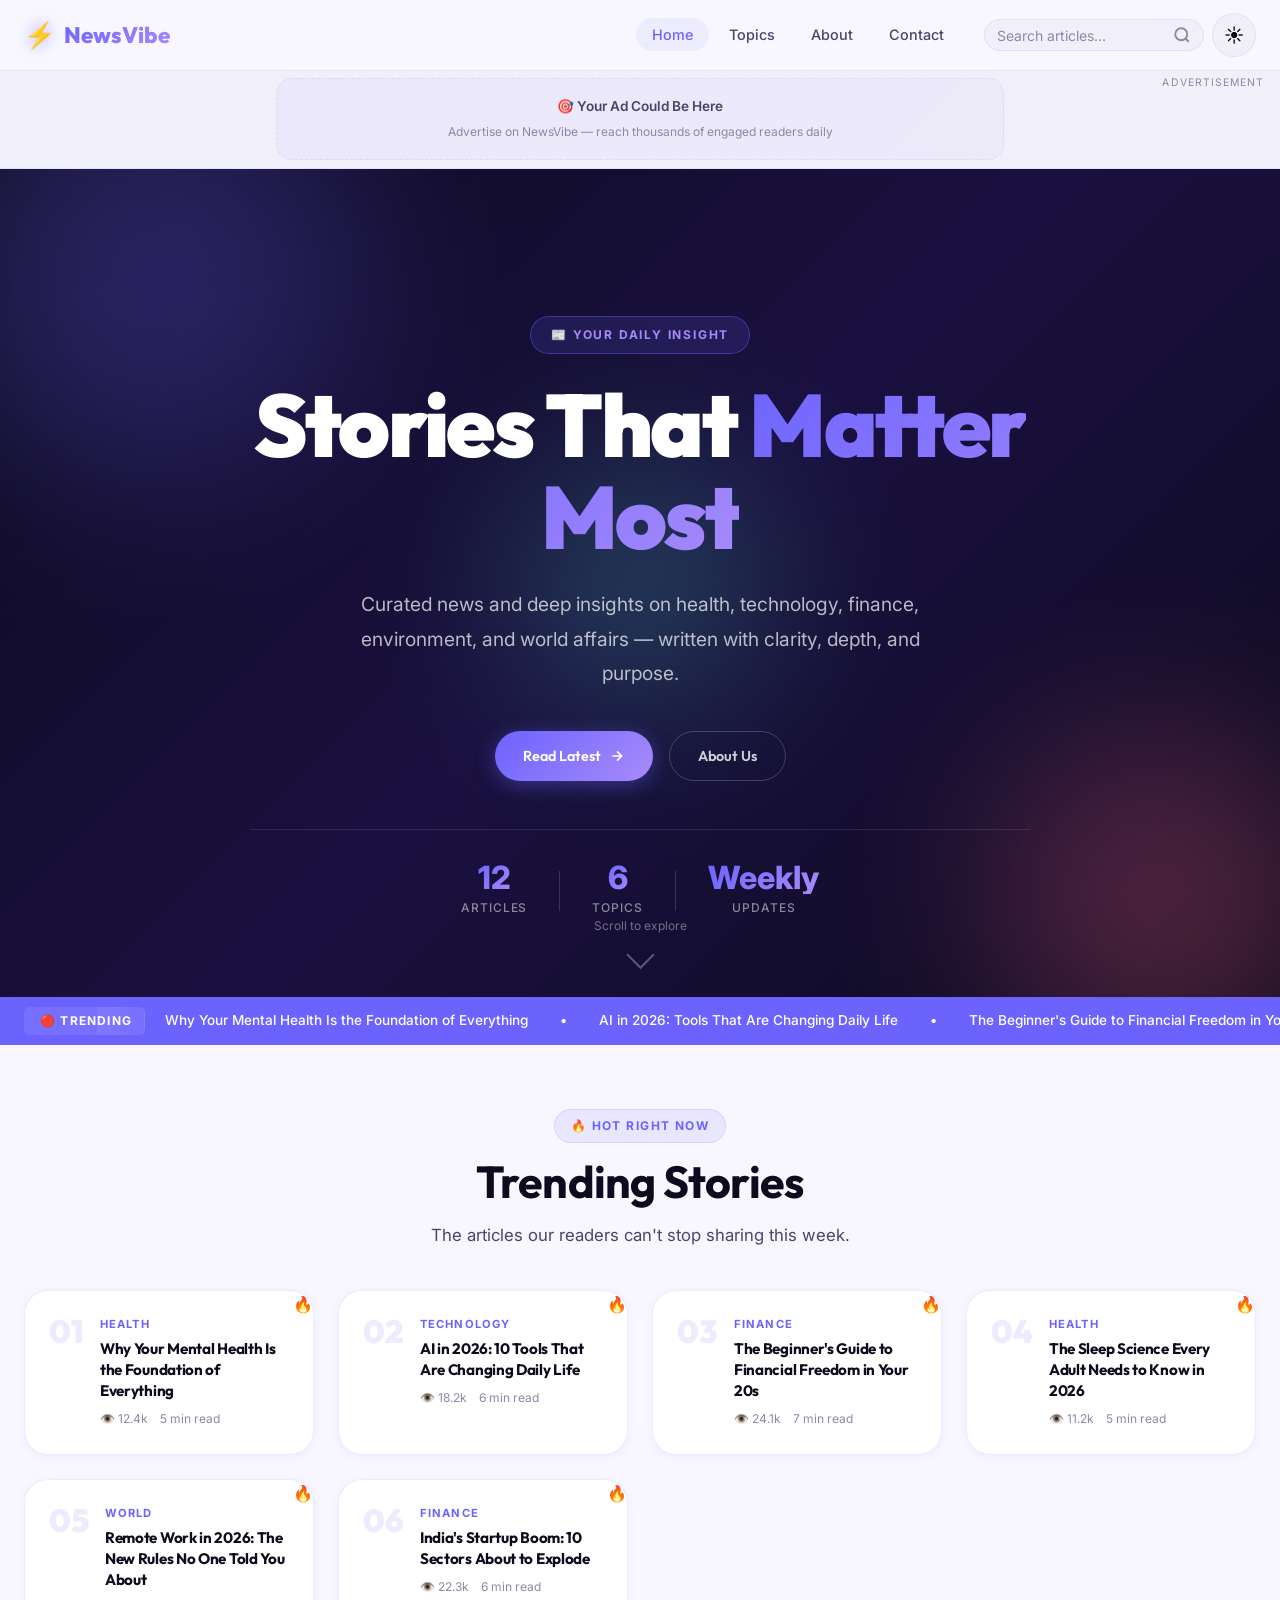
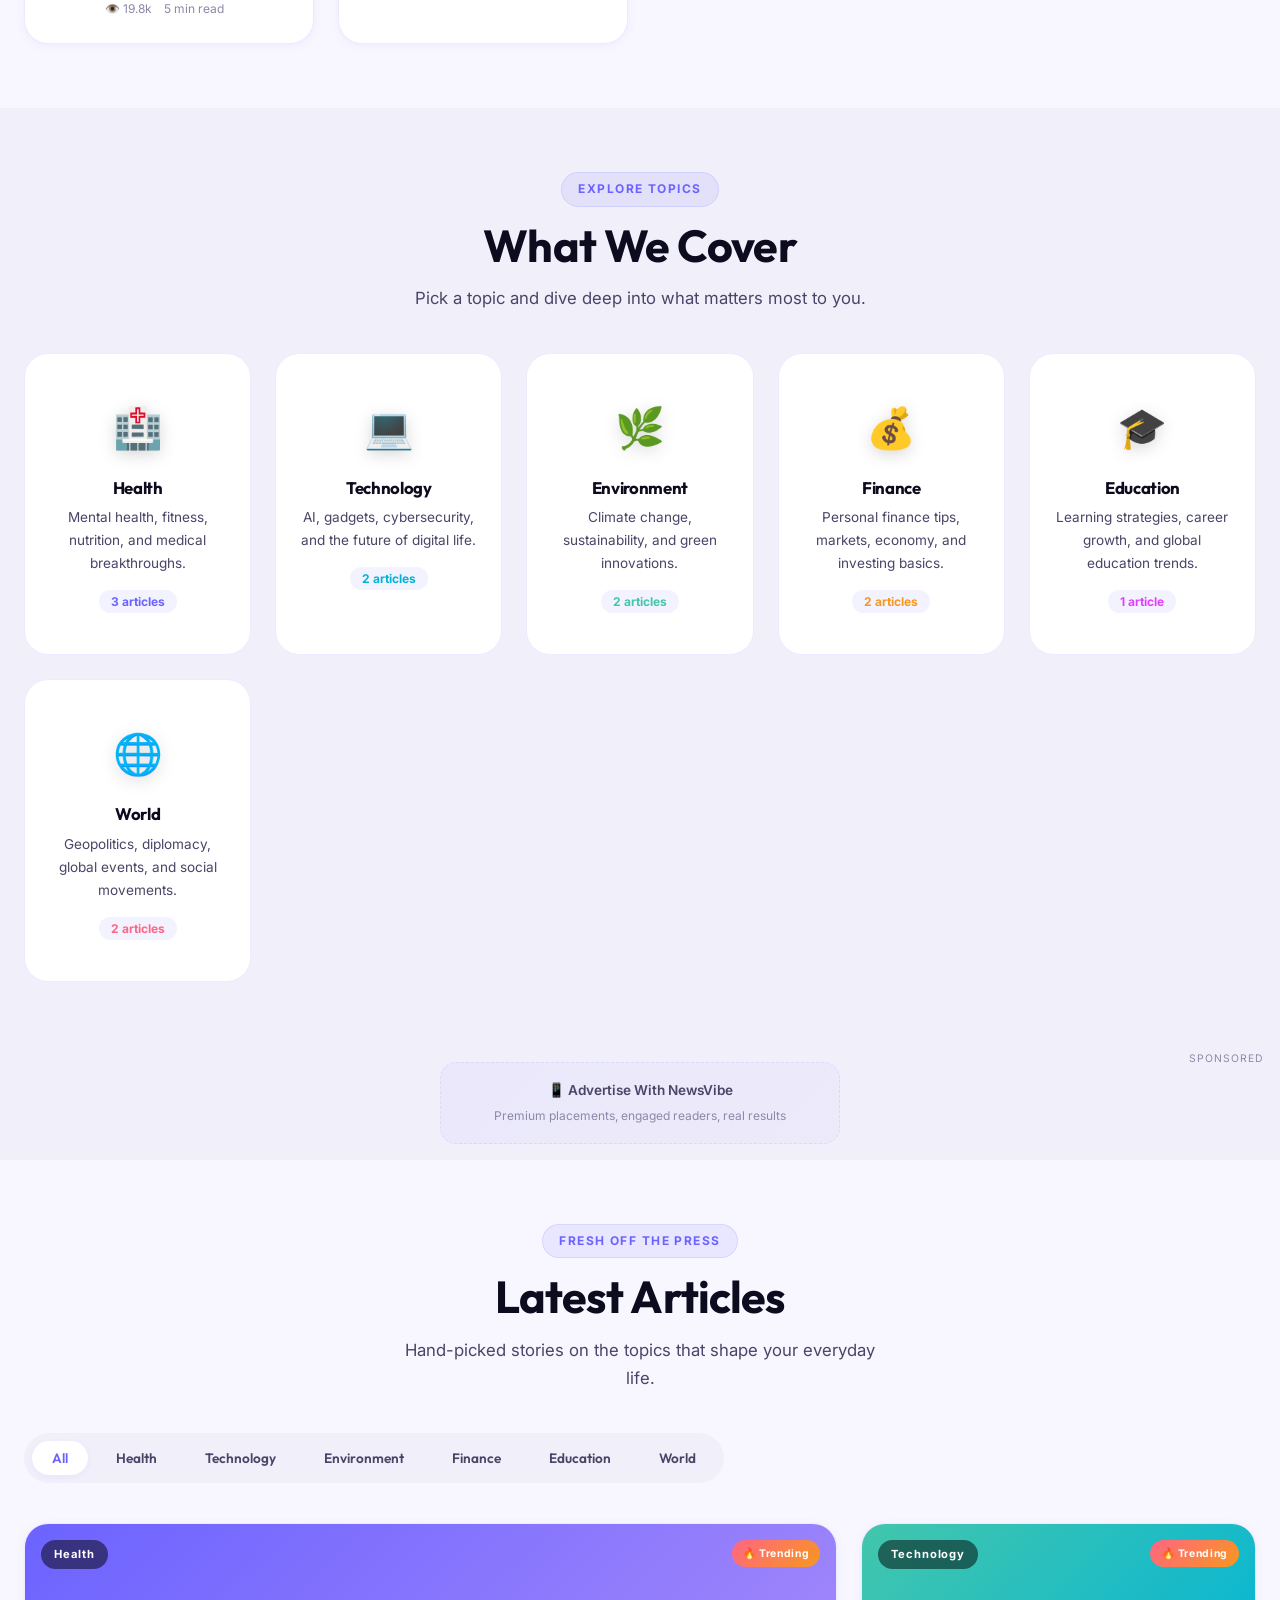
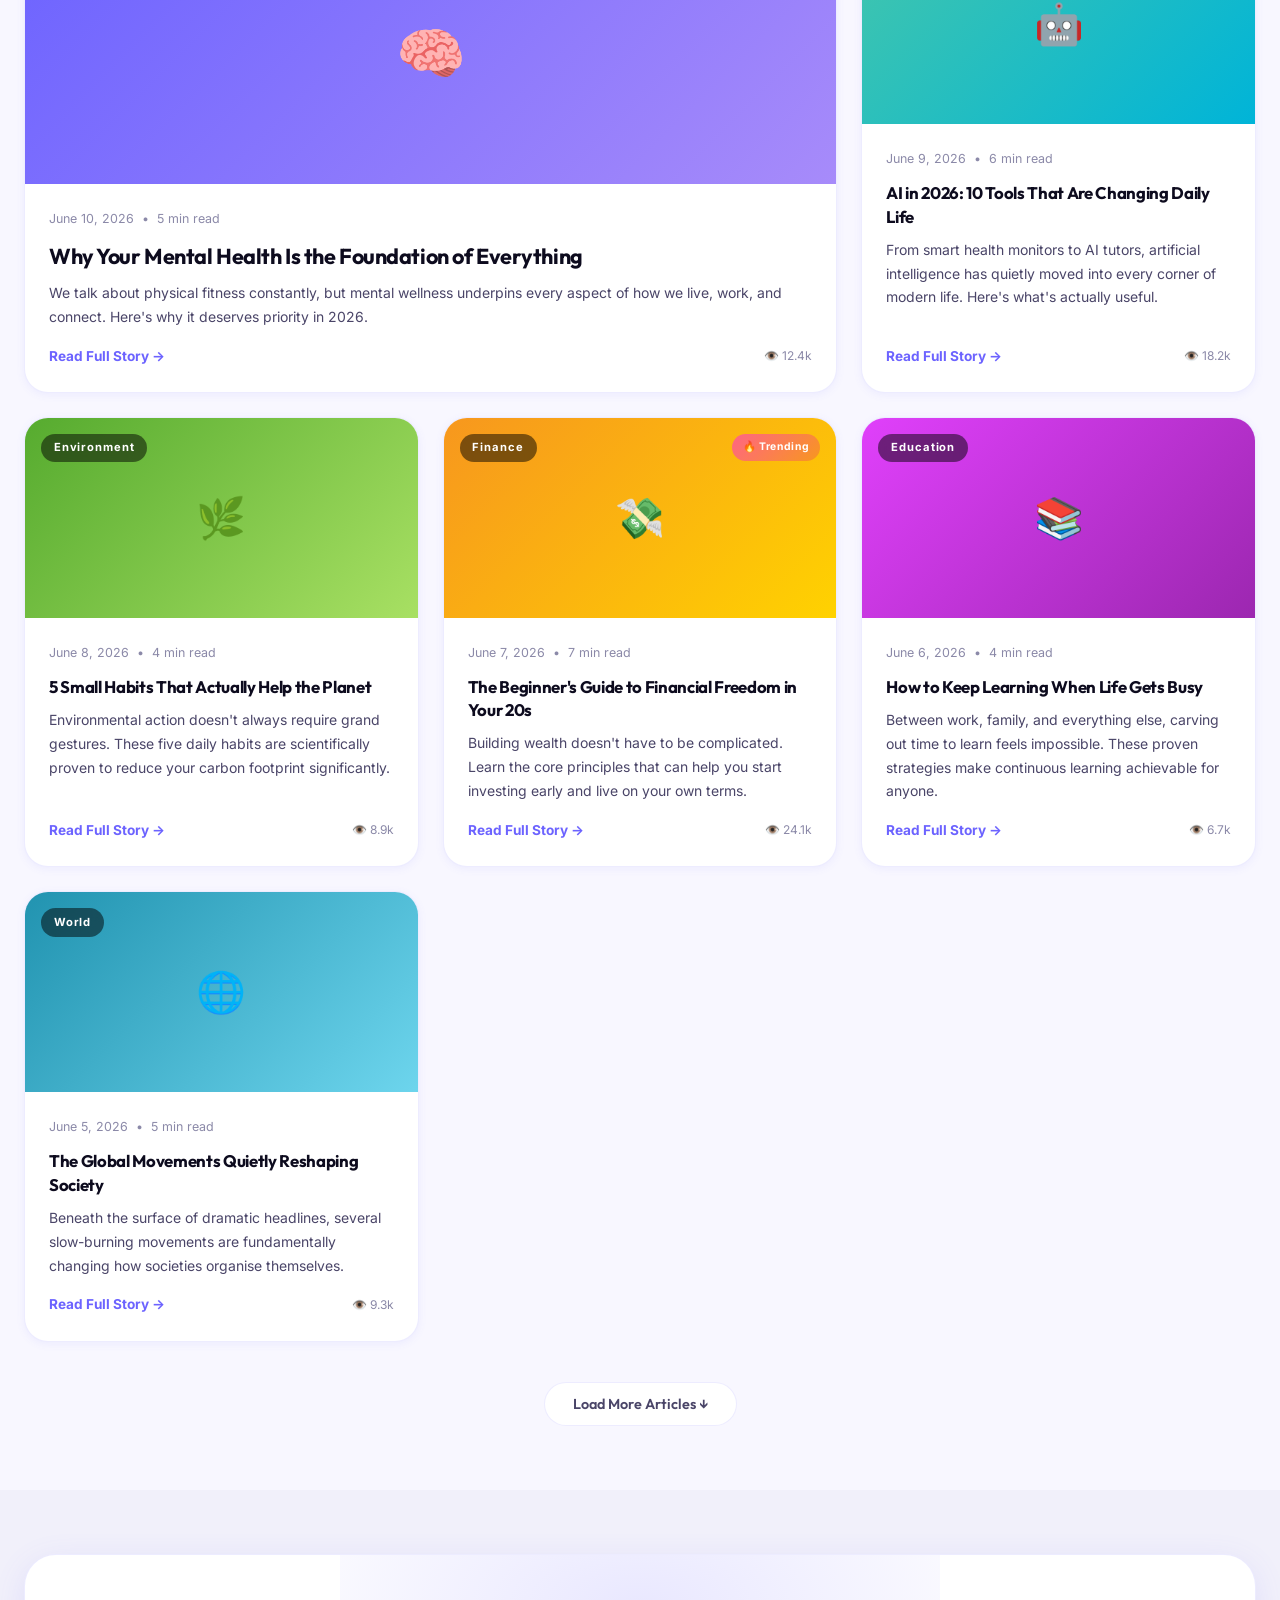
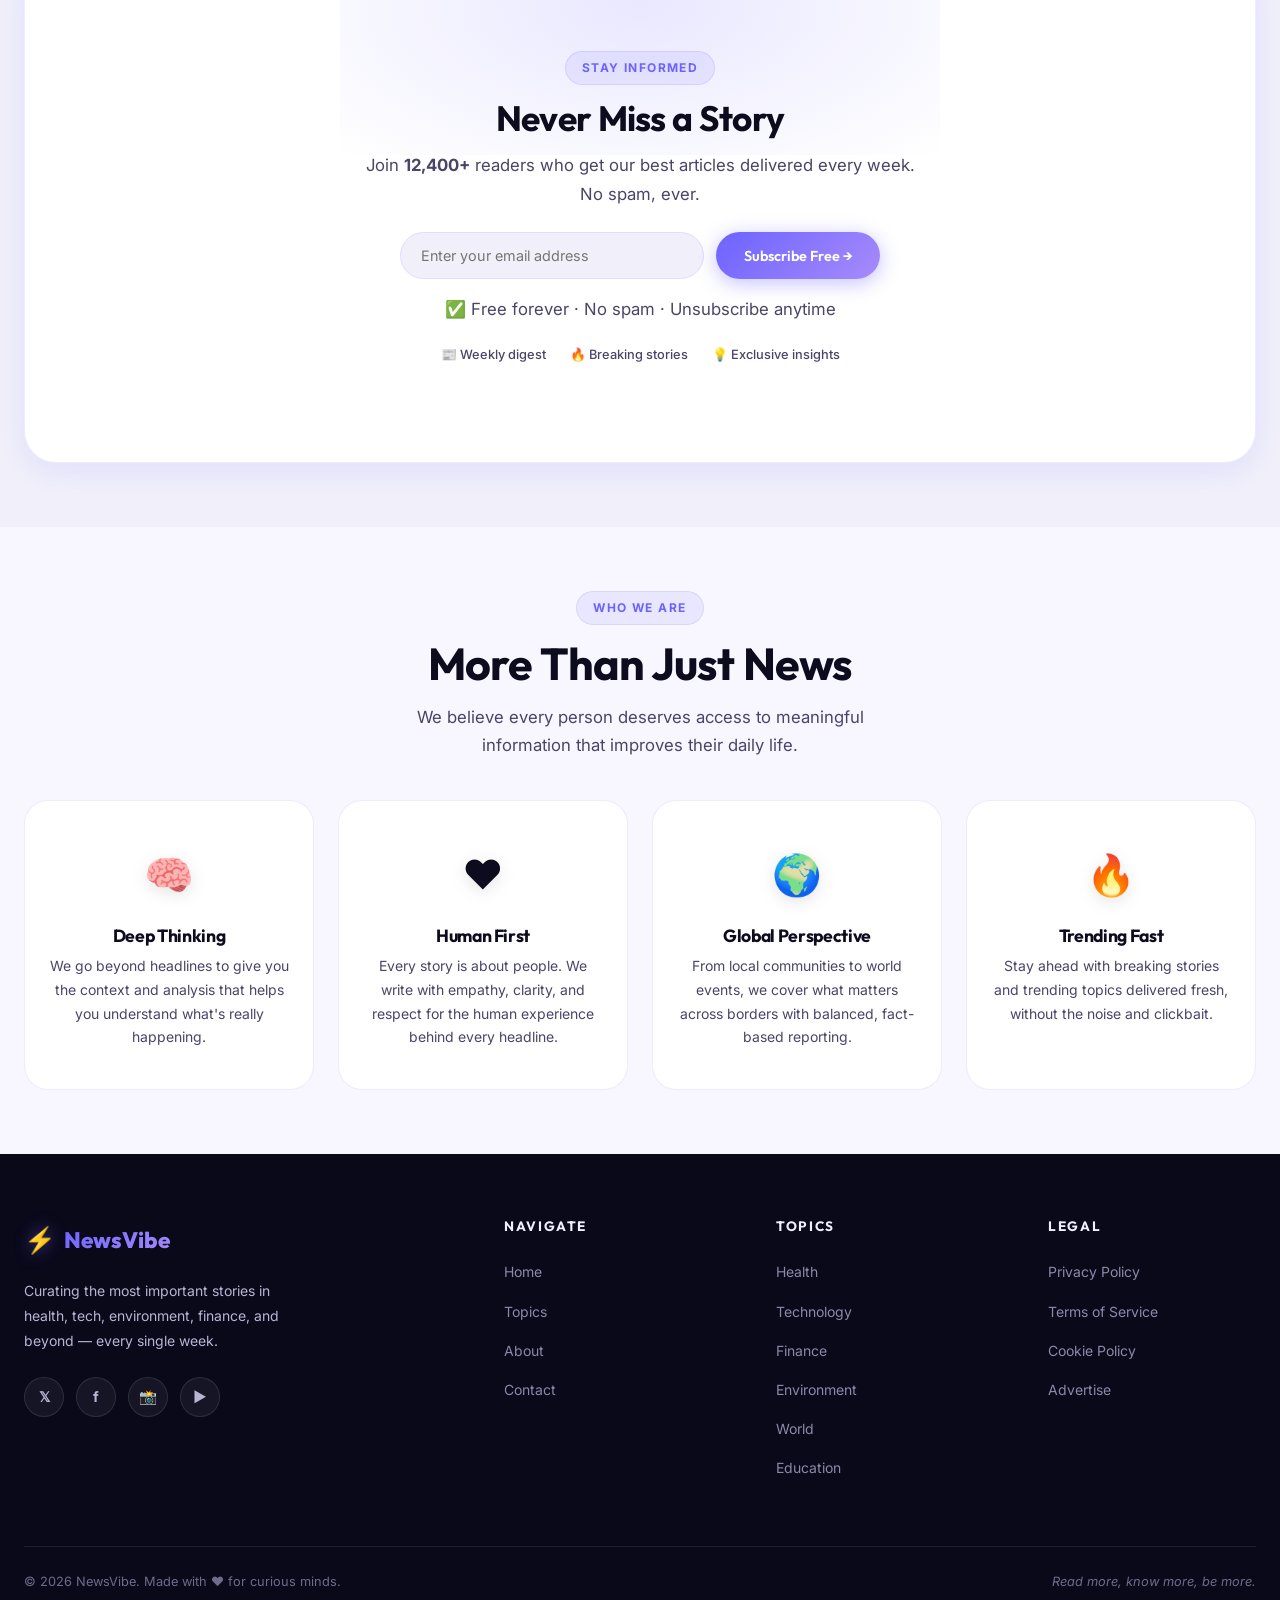
==== index.html @ f5edeec3 "first commit" ====
<!DOCTYPE html>
<html lang="en" data-theme="light">
<head>
  <meta charset="UTF-8" />
  <meta name="viewport" content="width=device-width, initial-scale=1.0" />

  <!-- ===== PRIMARY SEO META TAGS ===== -->
  <title>NewsVibe – Your Daily Source for Health, Tech, Finance & World News</title>
  <meta name="description" content="NewsVibe brings you curated, in-depth articles on health, technology, finance, environment, and world affairs. Stay informed, engaged, and ahead of the curve." />
  <meta name="keywords" content="news blog, health news, technology news, finance tips, world affairs, mental health, AI 2026, investing, environment" />
  <meta name="author" content="NewsVibe Editorial Team" />
  <meta name="robots" content="index, follow" />
  <link rel="canonical" href="https://newsvibe.com/" />

  <!-- ===== OPEN GRAPH (Social Sharing) ===== -->
  <meta property="og:type" content="website" />
  <meta property="og:title" content="NewsVibe – Stories That Matter Most" />
  <meta property="og:description" content="Curated news and deep insights on health, technology, finance, environment, and world affairs." />
  <meta property="og:image" content="https://newsvibe.com/og-image.jpg" />
  <meta property="og:url" content="https://newsvibe.com/" />
  <meta property="og:site_name" content="NewsVibe" />

  <!-- ===== TWITTER CARD ===== -->
  <meta name="twitter:card" content="summary_large_image" />
  <meta name="twitter:title" content="NewsVibe – Stories That Matter Most" />
  <meta name="twitter:description" content="Curated news and deep insights on health, technology, finance, environment, and world affairs." />
  <meta name="twitter:image" content="https://newsvibe.com/og-image.jpg" />
  <meta name="twitter:site" content="@newsvibe" />

  <!-- ===== SCHEMA.ORG STRUCTURED DATA ===== -->
  <script type="application/ld+json">
  {
    "@context": "https://schema.org",
    "@type": "NewsMediaOrganization",
    "name": "NewsVibe",
    "url": "https://newsvibe.com",
    "logo": "https://newsvibe.com/logo.png",
    "sameAs": [
      "https://twitter.com/newsvibe",
      "https://facebook.com/newsvibe"
    ],
    "description": "NewsVibe brings curated news and insights on health, technology, finance, environment, and world affairs."
  }
  </script>

  <!-- ===== FONTS ===== -->
  <link rel="preconnect" href="https://fonts.googleapis.com" />
  <link rel="preconnect" href="https://fonts.gstatic.com" crossorigin />
  <link href="https://fonts.googleapis.com/css2?family=Outfit:wght@300;400;500;600;700;800;900&family=Playfair+Display:ital,wght@0,700;1,700&family=Inter:wght@300;400;500;600&display=swap" rel="stylesheet" />

  <link rel="stylesheet" href="style.css" />
</head>
<body>

  <!-- ===== PROGRESS BAR ===== -->
  <div class="page-progress" id="pageProgress"></div>

  <!-- ===== NAVBAR ===== -->
  <nav class="navbar" id="navbar">
    <div class="nav-container">
      <a href="index.html" class="nav-logo">
        <span class="logo-icon">⚡</span>
        <span class="logo-text">NewsVibe</span>
      </a>
      <ul class="nav-links" id="navLinks">
        <li><a href="index.html" class="nav-link active" id="nav-home">Home</a></li>
        <li><a href="category.html" class="nav-link" id="nav-topics">Topics</a></li>
        <li><a href="about.html" class="nav-link" id="nav-about">About</a></li>
        <li><a href="about.html#contact" class="nav-link" id="nav-contact">Contact</a></li>
      </ul>
      <div class="nav-right">
        <div class="search-bar" id="searchBar">
          <input type="text" id="searchInput" placeholder="Search articles…" autocomplete="off" aria-label="Search articles" />
          <button class="search-btn" id="searchBtn" aria-label="Search">
            <svg width="18" height="18" viewBox="0 0 24 24" fill="none" stroke="currentColor" stroke-width="2.5"><circle cx="11" cy="11" r="8"/><path d="m21 21-4.35-4.35"/></svg>
          </button>
        </div>
        <button class="theme-toggle" id="themeToggle" aria-label="Toggle dark mode">
          <span class="toggle-sun">☀️</span>
          <span class="toggle-moon">🌙</span>
        </button>
        <button class="hamburger" id="hamburger" aria-label="Open menu">
          <span></span><span></span><span></span>
        </button>
      </div>
    </div>
    <div class="search-results" id="searchResults"></div>
  </nav>

  <!-- ===== AD BANNER (Header – 728x90) ===== -->
  <div class="ad-banner ad-leaderboard" id="adLeaderboard" aria-label="Advertisement">
    <span class="ad-label">Advertisement</span>
    <div class="ad-placeholder">
      <!-- Google AdSense: Replace with your ad code -->
      <!-- <ins class="adsbygoogle" style="display:inline-block;width:728px;height:90px" data-ad-client="ca-pub-XXXXXXXX" data-ad-slot="XXXXXXXX"></ins> -->
      <div class="ad-demo-content">
        <span>🎯 Your Ad Could Be Here</span>
        <small>Advertise on NewsVibe — reach thousands of engaged readers daily</small>
      </div>
    </div>
  </div>

  <!-- ===== HERO SECTION ===== -->
  <section class="hero" id="home" aria-label="Featured hero section">
    <div class="hero-bg">
      <div class="hero-orb orb-1"></div>
      <div class="hero-orb orb-2"></div>
      <div class="hero-orb orb-3"></div>
    </div>
    <div class="hero-content">
      <div class="hero-badge reveal">📰 YOUR DAILY INSIGHT</div>
      <h1 class="hero-title reveal">
        Stories That
        <span class="gradient-text"> Matter Most</span>
      </h1>
      <p class="hero-subtitle reveal">
        Curated news and deep insights on health, technology, finance, environment, and world affairs — written with clarity, depth, and purpose.
      </p>
      <div class="hero-actions reveal">
        <a href="#latest" class="btn btn-primary" id="hero-cta-read">
          Read Latest
          <svg width="16" height="16" viewBox="0 0 24 24" fill="none" stroke="currentColor" stroke-width="2.5"><path d="M5 12h14M12 5l7 7-7 7"/></svg>
        </a>
        <a href="about.html" class="btn btn-ghost" id="hero-cta-about">About Us</a>
      </div>
      <div class="hero-stats reveal">
        <div class="stat"><span class="stat-num" id="statArticles">0</span><span class="stat-label">Articles</span></div>
        <div class="stat-divider"></div>
        <div class="stat"><span class="stat-num">6</span><span class="stat-label">Topics</span></div>
        <div class="stat-divider"></div>
        <div class="stat"><span class="stat-num">Weekly</span><span class="stat-label">Updates</span></div>
      </div>
    </div>
    <div class="scroll-indicator" aria-hidden="true">
      <span>Scroll to explore</span>
      <div class="scroll-arrow"></div>
    </div>
  </section>

  <!-- ===== TICKER ===== -->
  <div class="news-ticker" aria-label="Breaking news ticker">
    <span class="ticker-label">🔴 TRENDING</span>
    <div class="ticker-track" id="tickerTrack">
      <span>Why Your Mental Health Is the Foundation of Everything</span>
      <span>•</span>
      <span>AI in 2026: Tools That Are Changing Daily Life</span>
      <span>•</span>
      <span>The Beginner's Guide to Financial Freedom in Your 20s</span>
      <span>•</span>
      <span>Remote Work in 2026: The New Rules No One Told You</span>
      <span>•</span>
      <span>India's Startup Boom: 10 Sectors About to Explode</span>
      <span>•</span>
      <span>The Sleep Science Every Adult Needs to Know in 2026</span>
      <span>•</span>
    </div>
  </div>

  <!-- ===== TRENDING SECTION ===== -->
  <section class="trending-section" id="trending" aria-label="Trending articles">
    <div class="container">
      <div class="section-header reveal">
        <span class="section-tag">🔥 Hot Right Now</span>
        <h2 class="section-title">Trending Stories</h2>
        <p class="section-desc">The articles our readers can't stop sharing this week.</p>
      </div>
      <div class="trending-grid" id="trendingGrid">
        <!-- Dynamically populated from articles-data.js -->
      </div>
    </div>
  </section>

  <!-- ===== CATEGORIES SECTION ===== -->
  <section class="categories-section" id="categories" aria-label="Article categories">
    <div class="container">
      <div class="section-header reveal">
        <span class="section-tag">Explore Topics</span>
        <h2 class="section-title">What We Cover</h2>
        <p class="section-desc">Pick a topic and dive deep into what matters most to you.</p>
      </div>
      <div class="categories-grid" id="categoriesGrid">
        <!-- Dynamically populated -->
      </div>
    </div>
  </section>

  <!-- ===== AD RECTANGLE (Mid-Page) ===== -->
  <div class="ad-banner ad-rectangle" aria-label="Advertisement">
    <span class="ad-label">Sponsored</span>
    <div class="ad-placeholder ad-mid">
      <div class="ad-demo-content">
        <span>📱 Advertise With NewsVibe</span>
        <small>Premium placements, engaged readers, real results</small>
      </div>
    </div>
  </div>

  <!-- ===== LATEST ARTICLES SECTION ===== -->
  <section class="latest-section" id="latest" aria-label="Latest articles">
    <div class="container">
      <div class="section-header reveal">
        <span class="section-tag">Fresh Off The Press</span>
        <h2 class="section-title">Latest Articles</h2>
        <p class="section-desc">Hand-picked stories on the topics that shape your everyday life.</p>
      </div>

      <!-- Category Filter Tabs -->
      <div class="filter-tabs" id="filterTabs" role="tablist" aria-label="Filter articles by category">
        <!-- Dynamically populated -->
      </div>

      <!-- Articles Grid -->
      <div class="articles-grid" id="articlesGrid" role="main">
        <!-- Dynamically populated -->
      </div>

      <!-- No Results -->
      <div class="no-results" id="noResults" style="display:none" aria-live="polite">
        <span>🔍</span>
        <p>No articles found. Try a different search or topic.</p>
        <button onclick="clearSearch()" class="btn btn-primary" id="clearSearchBtn">Clear Search</button>
      </div>

      <!-- Load More -->
      <div class="load-more-wrap" id="loadMoreWrap">
        <button class="btn btn-ghost load-more" id="loadMoreBtn">Load More Articles ↓</button>
      </div>
    </div>
  </section>

  <!-- ===== NEWSLETTER SECTION ===== -->
  <section class="newsletter-section" aria-label="Newsletter signup">
    <div class="container">
      <div class="newsletter-card reveal">
        <div class="nl-glow"></div>
        <div class="nl-content">
          <span class="section-tag">Stay Informed</span>
          <h2>Never Miss a Story</h2>
          <p>Join <strong id="subscriberCount">12,400+</strong> readers who get our best articles delivered every week. No spam, ever.</p>
          <form class="nl-form" id="nlForm" onsubmit="handleSubscribe(event)" aria-label="Newsletter subscription form">
            <input type="email" id="nlEmail" placeholder="Enter your email address" required aria-label="Email address" />
            <button type="submit" class="btn btn-primary" id="nlSubmitBtn">Subscribe Free →</button>
          </form>
          <p class="nl-note">✅ Free forever · No spam · Unsubscribe anytime</p>
          <div class="nl-benefits">
            <span>📰 Weekly digest</span>
            <span>🔥 Breaking stories</span>
            <span>💡 Exclusive insights</span>
          </div>
        </div>
      </div>
    </div>
  </section>

  <!-- ===== ABOUT SECTION ===== -->
  <section class="about-section" id="about" aria-label="About NewsVibe">
    <div class="container">
      <div class="section-header reveal">
        <span class="section-tag">Who We Are</span>
        <h2 class="section-title">More Than Just News</h2>
        <p class="section-desc">We believe every person deserves access to meaningful information that improves their daily life.</p>
      </div>
      <div class="about-grid">
        <div class="about-card reveal" style="--delay: 0s">
          <div class="about-card-icon">🧠</div>
          <h3>Deep Thinking</h3>
          <p>We go beyond headlines to give you the context and analysis that helps you understand what's really happening.</p>
        </div>
        <div class="about-card reveal" style="--delay: 0.15s">
          <div class="about-card-icon">❤️</div>
          <h3>Human First</h3>
          <p>Every story is about people. We write with empathy, clarity, and respect for the human experience behind every headline.</p>
        </div>
        <div class="about-card reveal" style="--delay: 0.3s">
          <div class="about-card-icon">🌍</div>
          <h3>Global Perspective</h3>
          <p>From local communities to world events, we cover what matters across borders with balanced, fact-based reporting.</p>
        </div>
        <div class="about-card reveal" style="--delay: 0.45s">
          <div class="about-card-icon">🔥</div>
          <h3>Trending Fast</h3>
          <p>Stay ahead with breaking stories and trending topics delivered fresh, without the noise and clickbait.</p>
        </div>
      </div>
    </div>
  </section>

  <!-- ===== FOOTER ===== -->
  <footer class="footer" aria-label="Site footer">
    <div class="container">
      <div class="footer-top">
        <div class="footer-brand">
          <a href="index.html" class="nav-logo"><span class="logo-icon">⚡</span><span class="logo-text">NewsVibe</span></a>
          <p>Curating the most important stories in health, tech, environment, finance, and beyond — every single week.</p>
          <div class="social-links">
            <a href="#" class="social-btn" aria-label="Twitter/X" id="footer-twitter">𝕏</a>
            <a href="#" class="social-btn" aria-label="Facebook" id="footer-facebook">f</a>
            <a href="#" class="social-btn" aria-label="Instagram" id="footer-instagram">📸</a>
            <a href="#" class="social-btn" aria-label="YouTube" id="footer-youtube">▶</a>
          </div>
        </div>
        <div class="footer-links-group">
          <h4>Navigate</h4>
          <ul>
            <li><a href="index.html">Home</a></li>
            <li><a href="category.html">Topics</a></li>
            <li><a href="about.html">About</a></li>
            <li><a href="about.html#contact">Contact</a></li>
          </ul>
        </div>
        <div class="footer-links-group">
          <h4>Topics</h4>
          <ul>
            <li><a href="category.html?cat=Health">Health</a></li>
            <li><a href="category.html?cat=Technology">Technology</a></li>
            <li><a href="category.html?cat=Finance">Finance</a></li>
            <li><a href="category.html?cat=Environment">Environment</a></li>
            <li><a href="category.html?cat=World">World</a></li>
            <li><a href="category.html?cat=Education">Education</a></li>
          </ul>
        </div>
        <div class="footer-links-group">
          <h4>Legal</h4>
          <ul>
            <li><a href="#">Privacy Policy</a></li>
            <li><a href="#">Terms of Service</a></li>
            <li><a href="#">Cookie Policy</a></li>
            <li><a href="#">Advertise</a></li>
          </ul>
        </div>
      </div>
      <div class="footer-bottom">
        <p>© 2026 NewsVibe. Made with ❤️ for curious minds.</p>
        <p class="footer-tagline">Read more, know more, be more.</p>
      </div>
    </div>
  </footer>

  <!-- ===== BACK TO TOP ===== -->
  <button class="back-to-top" id="backToTop" aria-label="Back to top" title="Back to top">↑</button>

  <!-- ===== MOBILE STICKY AD ===== -->
  <div class="ad-sticky-mobile" id="adStickyMobile" aria-label="Advertisement">
    <button class="ad-close" id="adStickyClose" aria-label="Close ad">✕</button>
    <div class="ad-demo-content">
      <span>📢 Advertise Here</span>
    </div>
  </div>

  <!-- ===== TOAST ===== -->
  <div class="toast" id="toast" role="alert" aria-live="assertive"></div>

  <script src="articles-data.js"></script>
  <script src="script.js"></script>
</body>
</html>
---- style.css ----
/* ============================================================
   NewsVibe — Master CSS Design System
   ============================================================ */

/* ===== CSS CUSTOM PROPERTIES (Design Tokens) ===== */
:root {
  /* Colors - Light Mode */
  --bg: #f8f7ff;
  --bg-alt: #ffffff;
  --bg-card: #ffffff;
  --surface: #f1f0fa;
  --border: rgba(108, 99, 255, 0.12);
  --text-primary: #0d0b1e;
  --text-secondary: #4a4568;
  --text-muted: #8b89a8;
  --text-inverse: #ffffff;

  /* Brand */
  --accent: #6c63ff;
  --accent-2: #ff6584;
  --accent-3: #43c6ac;
  --accent-glow: rgba(108, 99, 255, 0.25);

  /* Gradients */
  --grad-hero: linear-gradient(135deg, #0d0b1e 0%, #1a1040 50%, #0d0b1e 100%);
  --grad-brand: linear-gradient(135deg, #6c63ff, #a78bfa);
  --grad-accent: linear-gradient(135deg, #ff6584, #6c63ff);
  --grad-card: linear-gradient(135deg, rgba(108,99,255,0.05), rgba(167,139,250,0.05));

  /* Shadows */
  --shadow-sm: 0 2px 8px rgba(108, 99, 255, 0.08);
  --shadow-md: 0 8px 32px rgba(108, 99, 255, 0.12);
  --shadow-lg: 0 16px 64px rgba(108, 99, 255, 0.18);
  --shadow-glow: 0 0 40px rgba(108, 99, 255, 0.3);

  /* Spacing */
  --sp-xs: 0.5rem;
  --sp-sm: 1rem;
  --sp-md: 1.5rem;
  --sp-lg: 2.5rem;
  --sp-xl: 4rem;
  --sp-2xl: 6rem;

  /* Typography */
  --font-heading: 'Outfit', sans-serif;
  --font-body: 'Inter', sans-serif;
  --font-display: 'Playfair Display', serif;

  /* Radius */
  --r-sm: 8px;
  --r-md: 16px;
  --r-lg: 24px;
  --r-xl: 32px;
  --r-full: 9999px;

  /* Transitions */
  --t-fast: 0.15s ease;
  --t-mid: 0.3s ease;
  --t-slow: 0.6s ease;

  /* Layout */
  --max-width: 1280px;
  --nav-height: 70px;
}

/* Dark Mode */
[data-theme="dark"] {
  --bg: #0a091a;
  --bg-alt: #100e26;
  --bg-card: #14122e;
  --surface: #1a1840;
  --border: rgba(108, 99, 255, 0.2);
  --text-primary: #f0eeff;
  --text-secondary: #b8b4d4;
  --text-muted: #6e6b8a;
  --shadow-sm: 0 2px 8px rgba(0,0,0,0.4);
  --shadow-md: 0 8px 32px rgba(0,0,0,0.5);
  --shadow-lg: 0 16px 64px rgba(0,0,0,0.6);
}

/* ===== RESET & BASE ===== */
*, *::before, *::after {
  box-sizing: border-box;
  margin: 0;
  padding: 0;
}

html {
  scroll-behavior: smooth;
  font-size: 16px;
}

body {
  font-family: var(--font-body);
  background-color: var(--bg);
  color: var(--text-primary);
  line-height: 1.7;
  transition: background-color var(--t-mid), color var(--t-mid);
  overflow-x: hidden;
}

img { display: block; max-width: 100%; }
a { color: inherit; text-decoration: none; }
ul { list-style: none; }
button { cursor: pointer; border: none; background: none; font-family: inherit; }
input, textarea { font-family: inherit; }

/* ===== TYPOGRAPHY ===== */
h1, h2, h3, h4, h5 {
  font-family: var(--font-heading);
  font-weight: 700;
  line-height: 1.2;
  letter-spacing: -0.02em;
  color: var(--text-primary);
}

.gradient-text {
  background: var(--grad-brand);
  -webkit-background-clip: text;
  -webkit-text-fill-color: transparent;
  background-clip: text;
}

/* ===== PAGE PROGRESS BAR ===== */
.page-progress {
  position: fixed;
  top: 0;
  left: 0;
  height: 3px;
  background: var(--grad-brand);
  width: 0%;
  z-index: 9999;
  transition: width 0.1s linear;
}

/* ===== NAVBAR ===== */
.navbar {
  position: fixed;
  top: 0;
  left: 0;
  right: 0;
  z-index: 1000;
  background: rgba(248, 247, 255, 0.85);
  backdrop-filter: blur(20px);
  -webkit-backdrop-filter: blur(20px);
  border-bottom: 1px solid var(--border);
  transition: all var(--t-mid);
}

[data-theme="dark"] .navbar {
  background: rgba(10, 9, 26, 0.9);
}

.navbar.scrolled {
  box-shadow: var(--shadow-md);
}

.nav-container {
  max-width: var(--max-width);
  margin: 0 auto;
  padding: 0 var(--sp-md);
  height: var(--nav-height);
  display: flex;
  align-items: center;
  gap: var(--sp-md);
}

.nav-logo {
  display: flex;
  align-items: center;
  gap: 0.5rem;
  font-family: var(--font-heading);
  font-weight: 800;
  font-size: 1.4rem;
  flex-shrink: 0;
  transition: opacity var(--t-fast);
}

.nav-logo:hover { opacity: 0.85; }

.logo-icon {
  font-size: 1.6rem;
  filter: drop-shadow(0 0 8px rgba(108,99,255,0.6));
}

.logo-text {
  background: var(--grad-brand);
  -webkit-background-clip: text;
  -webkit-text-fill-color: transparent;
  background-clip: text;
}

.nav-links {
  display: flex;
  align-items: center;
  gap: 0.25rem;
  margin-left: auto;
}

.nav-link {
  padding: 0.5rem 1rem;
  border-radius: var(--r-full);
  font-weight: 500;
  font-size: 0.9rem;
  color: var(--text-secondary);
  transition: all var(--t-fast);
  position: relative;
}

.nav-link:hover,
.nav-link.active {
  color: var(--accent);
  background: rgba(108, 99, 255, 0.08);
}

.nav-right {
  display: flex;
  align-items: center;
  gap: var(--sp-xs);
}

/* Search Bar */
.search-bar {
  display: flex;
  align-items: center;
  background: var(--surface);
  border: 1px solid var(--border);
  border-radius: var(--r-full);
  padding: 0.4rem 0.75rem;
  gap: 0.5rem;
  transition: all var(--t-fast);
  width: 220px;
}

.search-bar:focus-within {
  border-color: var(--accent);
  box-shadow: 0 0 0 3px var(--accent-glow);
  width: 260px;
}

.search-bar input {
  border: none;
  background: transparent;
  color: var(--text-primary);
  font-size: 0.875rem;
  width: 100%;
  outline: none;
}

.search-bar input::placeholder { color: var(--text-muted); }

.search-btn {
  color: var(--text-muted);
  transition: color var(--t-fast);
  display: flex;
  align-items: center;
  flex-shrink: 0;
}

.search-btn:hover { color: var(--accent); }

/* Search Results Dropdown */
.search-results {
  position: absolute;
  top: var(--nav-height);
  left: 0;
  right: 0;
  background: var(--bg-card);
  border-bottom: 1px solid var(--border);
  box-shadow: var(--shadow-lg);
  max-height: 400px;
  overflow-y: auto;
  display: none;
  z-index: 999;
}

.search-results.open { display: block; }

.search-result-item {
  display: flex;
  align-items: center;
  gap: var(--sp-sm);
  padding: 0.875rem var(--sp-md);
  cursor: pointer;
  transition: background var(--t-fast);
  border-bottom: 1px solid var(--border);
}

.search-result-item:hover { background: var(--surface); }

.search-result-item:last-child { border-bottom: none; }

.sr-emoji {
  font-size: 1.5rem;
  flex-shrink: 0;
}

.sr-info h4 { font-size: 0.9rem; margin-bottom: 2px; }
.sr-info p { font-size: 0.78rem; color: var(--text-muted); }
.sr-tag { margin-left: auto; font-size: 0.7rem; padding: 3px 8px; border-radius: var(--r-full); background: rgba(108,99,255,0.1); color: var(--accent); font-weight: 600; }

/* Theme Toggle */
.theme-toggle {
  width: 44px;
  height: 44px;
  border-radius: 50%;
  display: flex;
  align-items: center;
  justify-content: center;
  font-size: 1.2rem;
  background: var(--surface);
  border: 1px solid var(--border);
  transition: all var(--t-fast);
}

.theme-toggle:hover {
  border-color: var(--accent);
  transform: scale(1.05);
  box-shadow: 0 0 12px var(--accent-glow);
}

[data-theme="light"] .toggle-moon { display: none; }
[data-theme="dark"] .toggle-sun { display: none; }

/* Hamburger */
.hamburger {
  display: none;
  flex-direction: column;
  gap: 5px;
  padding: 8px;
  background: var(--surface);
  border-radius: var(--r-sm);
  border: 1px solid var(--border);
}

.hamburger span {
  display: block;
  width: 20px;
  height: 2px;
  background: var(--text-primary);
  border-radius: 2px;
  transition: all var(--t-mid);
}

/* ===== AD BANNERS ===== */
.ad-banner {
  display: flex;
  flex-direction: column;
  align-items: center;
  padding: 0.5rem var(--sp-md);
  background: var(--surface);
  position: relative;
}

.ad-label {
  font-size: 0.65rem;
  color: var(--text-muted);
  text-transform: uppercase;
  letter-spacing: 0.1em;
  position: absolute;
  top: 4px;
  right: var(--sp-sm);
}

.ad-leaderboard {
  margin-top: var(--nav-height);
  border-bottom: 1px solid var(--border);
}

.ad-placeholder {
  width: 100%;
  max-width: 728px;
  min-height: 70px;
  display: flex;
  align-items: center;
  justify-content: center;
  border: 1px dashed var(--border);
  border-radius: var(--r-md);
  background: var(--grad-card);
}

.ad-demo-content {
  display: flex;
  flex-direction: column;
  align-items: center;
  gap: 4px;
  color: var(--text-muted);
  font-size: 0.85rem;
  text-align: center;
  padding: var(--sp-sm);
}

.ad-demo-content span { font-weight: 600; color: var(--text-secondary); }
.ad-demo-content small { font-size: 0.75rem; }

.ad-rectangle { padding: var(--sp-sm) var(--sp-md); }
.ad-mid { max-width: 400px; min-height: 60px; }

.ad-sticky-mobile {
  display: none;
  position: fixed;
  bottom: 0;
  left: 0;
  right: 0;
  background: var(--bg-card);
  border-top: 1px solid var(--border);
  padding: 0.5rem var(--sp-md);
  z-index: 800;
  text-align: center;
  box-shadow: 0 -4px 20px rgba(0,0,0,0.1);
}

.ad-close {
  position: absolute;
  top: 6px;
  right: 10px;
  font-size: 0.75rem;
  color: var(--text-muted);
  padding: 4px;
}

/* ===== HERO SECTION ===== */
.hero {
  min-height: 92vh;
  display: flex;
  flex-direction: column;
  align-items: center;
  justify-content: center;
  position: relative;
  overflow: hidden;
  background: var(--grad-hero);
  text-align: center;
  padding: var(--sp-xl) var(--sp-md);
  padding-top: calc(var(--nav-height) + var(--sp-xl));
}

.hero-bg {
  position: absolute;
  inset: 0;
  pointer-events: none;
  overflow: hidden;
}

.hero-orb {
  position: absolute;
  border-radius: 50%;
  filter: blur(80px);
  opacity: 0.35;
  animation: floatOrb 8s ease-in-out infinite;
}

.orb-1 {
  width: 500px;
  height: 500px;
  background: radial-gradient(circle, #6c63ff, transparent);
  top: -150px;
  left: -100px;
  animation-delay: 0s;
}

.orb-2 {
  width: 400px;
  height: 400px;
  background: radial-gradient(circle, #ff6584, transparent);
  bottom: -100px;
  right: -80px;
  animation-delay: -3s;
}

.orb-3 {
  width: 300px;
  height: 300px;
  background: radial-gradient(circle, #43c6ac, transparent);
  top: 50%;
  left: 50%;
  transform: translate(-50%, -50%);
  animation-delay: -6s;
}

@keyframes floatOrb {
  0%, 100% { transform: translate(0, 0) scale(1); }
  33% { transform: translate(20px, -20px) scale(1.05); }
  66% { transform: translate(-15px, 15px) scale(0.95); }
}

.hero-content {
  position: relative;
  z-index: 2;
  max-width: 780px;
  margin: 0 auto;
}

.hero-badge {
  display: inline-flex;
  align-items: center;
  gap: 0.5rem;
  background: rgba(108, 99, 255, 0.15);
  border: 1px solid rgba(108, 99, 255, 0.4);
  color: #a78bfa;
  padding: 0.5rem 1.25rem;
  border-radius: var(--r-full);
  font-size: 0.75rem;
  font-weight: 700;
  letter-spacing: 0.15em;
  text-transform: uppercase;
  margin-bottom: 1.5rem;
  backdrop-filter: blur(10px);
}

.hero-title {
  font-size: clamp(2.8rem, 8vw, 5.5rem);
  font-weight: 900;
  color: #ffffff;
  margin-bottom: 1.5rem;
  line-height: 1.05;
  letter-spacing: -0.03em;
}

.hero-subtitle {
  font-size: clamp(1rem, 2.5vw, 1.2rem);
  color: rgba(255, 255, 255, 0.7);
  max-width: 580px;
  margin: 0 auto 2.5rem;
  line-height: 1.8;
}

.hero-actions {
  display: flex;
  gap: var(--sp-sm);
  justify-content: center;
  flex-wrap: wrap;
  margin-bottom: 3rem;
}

.hero-stats {
  display: flex;
  align-items: center;
  gap: 2rem;
  justify-content: center;
  padding-top: 2rem;
  border-top: 1px solid rgba(255,255,255,0.1);
}

.stat { display: flex; flex-direction: column; align-items: center; }

.stat-num {
  font-size: 2rem;
  font-weight: 800;
  background: var(--grad-brand);
  -webkit-background-clip: text;
  -webkit-text-fill-color: transparent;
  background-clip: text;
  line-height: 1;
}

.stat-label {
  font-size: 0.75rem;
  color: rgba(255,255,255,0.5);
  font-weight: 500;
  text-transform: uppercase;
  letter-spacing: 0.08em;
  margin-top: 4px;
}

.stat-divider {
  width: 1px;
  height: 40px;
  background: rgba(255,255,255,0.15);
}

/* Scroll Indicator */
.scroll-indicator {
  position: absolute;
  bottom: 2rem;
  left: 50%;
  transform: translateX(-50%);
  display: flex;
  flex-direction: column;
  align-items: center;
  gap: 0.5rem;
  color: rgba(255,255,255,0.4);
  font-size: 0.75rem;
  animation: bobScroll 2s ease-in-out infinite;
}

.scroll-arrow {
  width: 20px;
  height: 20px;
  border-right: 2px solid rgba(255,255,255,0.3);
  border-bottom: 2px solid rgba(255,255,255,0.3);
  transform: rotate(45deg);
}

@keyframes bobScroll {
  0%, 100% { transform: translateX(-50%) translateY(0); }
  50% { transform: translateX(-50%) translateY(8px); }
}

/* ===== BUTTONS ===== */
.btn {
  display: inline-flex;
  align-items: center;
  gap: 0.5rem;
  padding: 0.75rem 1.75rem;
  border-radius: var(--r-full);
  font-weight: 600;
  font-size: 0.9rem;
  font-family: var(--font-heading);
  transition: all var(--t-mid);
  cursor: pointer;
  white-space: nowrap;
}

.btn-primary {
  background: var(--grad-brand);
  color: white;
  border: none;
  box-shadow: 0 4px 20px rgba(108, 99, 255, 0.4);
}

.btn-primary:hover {
  transform: translateY(-2px);
  box-shadow: 0 8px 30px rgba(108, 99, 255, 0.5);
}

.btn-ghost {
  background: transparent;
  color: rgba(255,255,255,0.8);
  border: 1px solid rgba(255,255,255,0.2);
  backdrop-filter: blur(10px);
}

.btn-ghost:hover {
  border-color: rgba(255,255,255,0.5);
  background: rgba(255,255,255,0.1);
  transform: translateY(-2px);
}

.btn-outline {
  background: transparent;
  color: var(--accent);
  border: 1.5px solid var(--accent);
}

.btn-outline:hover {
  background: var(--accent);
  color: white;
  box-shadow: 0 4px 20px rgba(108,99,255,0.35);
}

/* ===== NEWS TICKER ===== */
.news-ticker {
  background: var(--accent);
  color: white;
  padding: 0.625rem var(--sp-md);
  display: flex;
  align-items: center;
  gap: var(--sp-sm);
  overflow: hidden;
  position: relative;
}

.ticker-label {
  position: relative;
  z-index: 2;
  font-weight: 700;
  font-size: 0.75rem;
  text-transform: uppercase;
  letter-spacing: 0.1em;
  white-space: nowrap;
  flex-shrink: 0;
  padding: 0.25rem 0.75rem 0.25rem var(--sp-sm);
  margin-right: 0.25rem;
  border-radius: 0.375rem;
  /* frosted / blurry background to make the label pop */
  background: rgba(255,255,255,0.08);
  color: white;
  backdrop-filter: blur(6px);
  -webkit-backdrop-filter: blur(6px);
  border-right: 1px solid rgba(255,255,255,0.12);
  overflow: visible;
}

.ticker-label::after {
  content: "";
  position: absolute;
  right: -1px;
  top: 0;
  height: 100%;
  width: 3rem;
  pointer-events: none;
  /* subtle fade toward the ticker text */
  background: linear-gradient(to right, rgba(255,255,255,0.06), rgba(255,255,255,0));
  border-radius: 0 0.375rem 0.375rem 0;
}

.ticker-track {
  display: flex;
  gap: 2rem;
  animation: tickerScroll 30s linear infinite;
  white-space: nowrap;
  font-size: 0.85rem;
  font-weight: 500;
}

@keyframes tickerScroll {
  0% { transform: translateX(0); }
  100% { transform: translateX(-50%); }
}

.ticker-track:hover { animation-play-state: paused; }

/* ===== CONTAINER ===== */
.container {
  max-width: var(--max-width);
  margin: 0 auto;
  padding: 0 var(--sp-md);
}

/* ===== SECTION HEADERS ===== */
.section-header {
  text-align: center;
  margin-bottom: var(--sp-lg);
}

.section-tag {
  display: inline-block;
  background: rgba(108,99,255,0.1);
  color: var(--accent);
  padding: 0.375rem 1rem;
  border-radius: var(--r-full);
  font-size: 0.75rem;
  font-weight: 700;
  text-transform: uppercase;
  letter-spacing: 0.12em;
  margin-bottom: 0.75rem;
  border: 1px solid rgba(108,99,255,0.15);
}

.section-title {
  font-size: clamp(1.8rem, 4vw, 2.8rem);
  margin-bottom: 0.75rem;
  color: var(--text-primary);
}

.section-desc {
  color: var(--text-secondary);
  font-size: 1.05rem;
  max-width: 500px;
  margin: 0 auto;
}

/* ===== TRENDING SECTION ===== */
.trending-section {
  padding: var(--sp-xl) 0;
}

.trending-grid {
  display: grid;
  grid-template-columns: repeat(auto-fit, minmax(280px, 1fr));
  gap: var(--sp-md);
}

.trending-card {
  background: var(--bg-card);
  border: 1px solid var(--border);
  border-radius: var(--r-lg);
  padding: var(--sp-md);
  display: flex;
  align-items: flex-start;
  gap: var(--sp-sm);
  cursor: pointer;
  transition: all var(--t-mid);
  box-shadow: var(--shadow-sm);
  position: relative;
  overflow: hidden;
}

.trending-card::before {
  content: '';
  position: absolute;
  inset: 0;
  background: var(--grad-card);
  opacity: 0;
  transition: opacity var(--t-mid);
}

.trending-card:hover {
  transform: translateY(-4px);
  box-shadow: var(--shadow-lg);
  border-color: var(--accent);
}

.trending-card:hover::before { opacity: 1; }

.trending-rank {
  font-size: 2rem;
  font-weight: 900;
  color: var(--border);
  line-height: 1;
  min-width: 32px;
  font-family: var(--font-heading);
}

.trending-info { flex: 1; position: relative; }

.trending-info .t-cat {
  font-size: 0.7rem;
  font-weight: 700;
  color: var(--accent);
  text-transform: uppercase;
  letter-spacing: 0.1em;
  margin-bottom: 4px;
}

.trending-info h3 {
  font-size: 0.95rem;
  line-height: 1.4;
  margin-bottom: 0.5rem;
  color: var(--text-primary);
}

.trending-info .t-meta {
  font-size: 0.75rem;
  color: var(--text-muted);
  display: flex;
  gap: 0.75rem;
}

.fire-badge {
  position: absolute;
  top: 0;
  right: 0;
  font-size: 1rem;
}

/* ===== CATEGORIES SECTION ===== */
.categories-section {
  padding: var(--sp-xl) 0;
  background: var(--surface);
}

.categories-grid {
  display: grid;
  grid-template-columns: repeat(auto-fit, minmax(220px, 1fr));
  gap: var(--sp-md);
}

.cat-card {
  background: var(--bg-card);
  border: 1px solid var(--border);
  border-radius: var(--r-lg);
  padding: var(--sp-lg) var(--sp-md);
  cursor: pointer;
  transition: all var(--t-mid);
  text-align: center;
  position: relative;
  overflow: hidden;
}

.cat-card::after {
  content: '';
  position: absolute;
  bottom: 0;
  left: 0;
  right: 0;
  height: 3px;
  background: var(--cat-color, var(--accent));
  transform: scaleX(0);
  transition: transform var(--t-mid);
}

.cat-card:hover {
  transform: translateY(-6px);
  box-shadow: var(--shadow-lg);
  border-color: var(--cat-color, var(--accent));
}

.cat-card:hover::after { transform: scaleX(1); }

.cat-icon {
  font-size: 2.5rem;
  margin-bottom: var(--sp-sm);
  display: block;
  filter: drop-shadow(0 4px 8px rgba(0,0,0,0.15));
}

.cat-card h3 { font-size: 1.05rem; margin-bottom: 0.5rem; }
.cat-card p { font-size: 0.85rem; color: var(--text-secondary); margin-bottom: 0.75rem; }

.cat-count {
  font-size: 0.75rem;
  font-weight: 700;
  color: var(--cat-color, var(--accent));
  background: rgba(108,99,255,0.08);
  padding: 0.25rem 0.75rem;
  border-radius: var(--r-full);
}

/* ===== FILTER TABS ===== */
.filter-tabs {
  display: flex;
  gap: 0.5rem;
  flex-wrap: wrap;
  margin-bottom: var(--sp-lg);
  padding: 0.5rem;
  background: var(--surface);
  border-radius: var(--r-xl);
  width: fit-content;
  max-width: 100%;
}

.filter-tab {
  padding: 0.5rem 1.25rem;
  border-radius: var(--r-full);
  font-size: 0.85rem;
  font-weight: 600;
  font-family: var(--font-heading);
  color: var(--text-secondary);
  cursor: pointer;
  transition: all var(--t-fast);
  border: none;
  background: transparent;
}

.filter-tab:hover { color: var(--accent); }

.filter-tab.active {
  background: var(--bg-card);
  color: var(--accent);
  box-shadow: var(--shadow-sm);
}

/* ===== LATEST SECTION ===== */
.latest-section {
  padding: var(--sp-xl) 0;
}

/* ===== ARTICLES GRID ===== */
.articles-grid {
  display: grid;
  grid-template-columns: repeat(3, 1fr);
  gap: var(--sp-md);
}

/* Article Card */
.article-card {
  background: var(--bg-card);
  border: 1px solid var(--border);
  border-radius: var(--r-lg);
  overflow: hidden;
  cursor: pointer;
  transition: all var(--t-mid);
  box-shadow: var(--shadow-sm);
  display: flex;
  flex-direction: column;
}

.article-card:hover {
  transform: translateY(-6px);
  box-shadow: var(--shadow-lg);
  border-color: var(--accent);
}

.article-card.featured {
  grid-column: span 2;
}

.article-img-wrap {
  position: relative;
  overflow: hidden;
}

.article-img {
  height: 200px;
  display: flex;
  align-items: center;
  justify-content: center;
  transition: transform var(--t-slow);
  background-size: cover;
}

.article-card.featured .article-img { height: 260px; }

.article-card:hover .article-img { transform: scale(1.05); }

.article-tag {
  position: absolute;
  top: var(--sp-sm);
  left: var(--sp-sm);
  background: rgba(0,0,0,0.5);
  color: white;
  padding: 0.3rem 0.8rem;
  border-radius: var(--r-full);
  font-size: 0.7rem;
  font-weight: 700;
  letter-spacing: 0.08em;
  backdrop-filter: blur(8px);
}

.trending-label {
  position: absolute;
  top: var(--sp-sm);
  right: var(--sp-sm);
  background: linear-gradient(135deg, #ff6584, #f7971e);
  color: white;
  padding: 0.3rem 0.7rem;
  border-radius: var(--r-full);
  font-size: 0.65rem;
  font-weight: 700;
  letter-spacing: 0.06em;
  display: flex;
  align-items: center;
  gap: 3px;
}

.article-body {
  padding: var(--sp-md);
  display: flex;
  flex-direction: column;
  flex: 1;
}

.article-meta {
  display: flex;
  gap: 0.5rem;
  align-items: center;
  font-size: 0.78rem;
  color: var(--text-muted);
  margin-bottom: 0.75rem;
}

.article-title {
  font-size: 1.05rem;
  line-height: 1.4;
  margin-bottom: 0.6rem;
  color: var(--text-primary);
  transition: color var(--t-fast);
}

.article-card.featured .article-title { font-size: 1.35rem; }
.article-card:hover .article-title { color: var(--accent); }

.article-excerpt {
  font-size: 0.875rem;
  color: var(--text-secondary);
  line-height: 1.7;
  flex: 1;
  margin-bottom: var(--sp-sm);
  display: -webkit-box;
  line-clamp: 3;
  -webkit-box-orient: vertical;
  overflow: hidden;
}

.article-footer {
  display: flex;
  align-items: center;
  justify-content: space-between;
  margin-top: auto;
}

.read-more {
  color: var(--accent);
  font-size: 0.85rem;
  font-weight: 700;
  display: inline-flex;
  align-items: center;
  gap: 4px;
  transition: gap var(--t-fast);
}

.read-more:hover { 
  gap: 8px; 
}

.article-views {
  font-size: 0.75rem;
  color: var(--text-muted);
  display: flex;
  align-items: center;
  gap: 4px;
}

/* No Results */
.no-results {
  text-align: center;
  padding: var(--sp-2xl) var(--sp-md);
  display: flex;
  flex-direction: column;
  align-items: center;
  gap: var(--sp-sm);
}

.no-results span { font-size: 3rem; }
.no-results p { color: var(--text-secondary); }

/* Load More */
.load-more-wrap {
  text-align: center;
  padding-top: var(--sp-lg);
}

.load-more {
  color: var(--text-secondary);
  border: 1.5px solid var(--border);
  background: var(--bg-card);
  transition: all var(--t-mid);
}

.load-more:hover {
  border-color: var(--accent);
  color: var(--accent);
  box-shadow: var(--shadow-md);
}

/* ===== NEWSLETTER SECTION ===== */
.newsletter-section {
  padding: var(--sp-xl) 0;
  background: var(--surface);
}

.newsletter-card {
  background: var(--bg-card);
  border: 1px solid var(--border);
  border-radius: var(--r-xl);
  padding: var(--sp-2xl) var(--sp-xl);
  text-align: center;
  position: relative;
  overflow: hidden;
  box-shadow: var(--shadow-md);
}

.nl-glow {
  position: absolute;
  width: 600px;
  height: 300px;
  background: radial-gradient(ellipse, rgba(108,99,255,0.15), transparent);
  top: -100px;
  left: 50%;
  transform: translateX(-50%);
  pointer-events: none;
}

.nl-content { position: relative; z-index: 1; max-width: 560px; margin: 0 auto; }
.nl-content h2 { font-size: 2.2rem; margin-bottom: 0.75rem; }
.nl-content p { color: var(--text-secondary); margin-bottom: 1.5rem; font-size: 1.05rem; }

.nl-form {
  display: flex;
  gap: 0.75rem;
  max-width: 480px;
  margin: 0 auto 1rem;
}

.nl-form input {
  flex: 1;
  padding: 0.875rem 1.25rem;
  border: 1.5px solid var(--border);
  border-radius: var(--r-full);
  background: var(--surface);
  color: var(--text-primary);
  font-size: 0.9rem;
  outline: none;
  transition: border-color var(--t-fast), box-shadow var(--t-fast);
}

.nl-form input:focus {
  border-color: var(--accent);
  box-shadow: 0 0 0 3px var(--accent-glow);
}

.nl-note {
  font-size: 0.8rem;
  color: var(--text-muted);
  margin-bottom: 1.25rem !important;
}

.nl-benefits {
  display: flex;
  gap: 1.5rem;
  justify-content: center;
  flex-wrap: wrap;
  font-size: 0.8rem;
  color: var(--text-secondary);
  font-weight: 500;
}

/* ===== ABOUT SECTION ===== */
.about-section { padding: var(--sp-xl) 0; }

.about-grid {
  display: grid;
  grid-template-columns: repeat(auto-fit, minmax(220px, 1fr));
  gap: var(--sp-md);
}

.about-card {
  background: var(--bg-card);
  border: 1px solid var(--border);
  border-radius: var(--r-lg);
  padding: var(--sp-lg) var(--sp-md);
  text-align: center;
  transition: all var(--t-mid);
  animation-delay: var(--delay, 0s);
}

.about-card:hover {
  transform: translateY(-6px);
  box-shadow: var(--shadow-lg);
  border-color: var(--accent);
}

.about-card-icon {
  font-size: 2.5rem;
  margin-bottom: var(--sp-sm);
  display: block;
  filter: drop-shadow(0 4px 8px rgba(0,0,0,0.1));
}

.about-card h3 { font-size: 1.1rem; margin-bottom: 0.5rem; }
.about-card p { font-size: 0.875rem; color: var(--text-secondary); line-height: 1.7; }

/* ===== FOOTER ===== */
.footer {
  background: #0a091a;
  color: #b8b4d4;
  padding: var(--sp-xl) 0 0;
}

.footer-top {
  display: grid;
  grid-template-columns: 2fr 1fr 1fr 1fr;
  gap: var(--sp-xl);
  padding-bottom: var(--sp-xl);
  border-bottom: 1px solid rgba(255,255,255,0.08);
}

.footer-brand .nav-logo {
  margin-bottom: var(--sp-sm);
  display: inline-flex;
}

.footer-brand p {
  font-size: 0.875rem;
  line-height: 1.8;
  margin-bottom: var(--sp-md);
  max-width: 280px;
}

.social-links { display: flex; gap: 0.75rem; }

.social-btn {
  width: 40px;
  height: 40px;
  border-radius: 50%;
  background: rgba(255,255,255,0.05);
  border: 1px solid rgba(255,255,255,0.1);
  display: flex;
  align-items: center;
  justify-content: center;
  font-size: 0.9rem;
  font-weight: 700;
  color: #b8b4d4;
  transition: all var(--t-fast);
  cursor: pointer;
}

.social-btn:hover {
  background: var(--accent);
  border-color: var(--accent);
  color: white;
  transform: translateY(-2px);
}

.footer-links-group h4 {
  font-size: 0.85rem;
  font-weight: 700;
  text-transform: uppercase;
  letter-spacing: 0.12em;
  color: #f0eeff;
  margin-bottom: var(--sp-md);
}

.footer-links-group ul { display: flex; flex-direction: column; gap: 0.75rem; }

.footer-links-group a {
  font-size: 0.875rem;
  color: #8b89a8;
  transition: color var(--t-fast);
}

.footer-links-group a:hover { color: var(--accent); }

.footer-bottom {
  padding: var(--sp-md) 0;
  text-align: center;
  display: flex;
  justify-content: space-between;
  align-items: center;
  font-size: 0.8rem;
  color: #6e6b8a;
  flex-wrap: wrap;
  gap: 0.5rem;
}

.footer-tagline { font-style: italic; }

/* ===== BACK TO TOP ===== */
.back-to-top {
  position: fixed;
  bottom: 2rem;
  right: 2rem;
  width: 48px;
  height: 48px;
  border-radius: 50%;
  background: var(--grad-brand);
  color: white;
  font-size: 1.2rem;
  font-weight: 700;
  display: flex;
  align-items: center;
  justify-content: center;
  box-shadow: var(--shadow-md);
  opacity: 0;
  visibility: hidden;
  transition: all var(--t-mid);
  z-index: 500;
}

.back-to-top.visible {
  opacity: 1;
  visibility: visible;
}

.back-to-top:hover {
  transform: translateY(-3px);
  box-shadow: var(--shadow-glow);
}

/* ===== TOAST ===== */
.toast {
  position: fixed;
  bottom: 2rem;
  left: 50%;
  transform: translateX(-50%) translateY(100px);
  background: #1a1840;
  color: white;
  padding: 0.875rem 1.75rem;
  border-radius: var(--r-full);
  font-size: 0.9rem;
  font-weight: 500;
  box-shadow: var(--shadow-lg);
  z-index: 2000;
  opacity: 0;
  transition: all var(--t-mid);
  white-space: nowrap;
  border: 1px solid rgba(108,99,255,0.3);
}

.toast.show {
  opacity: 1;
  transform: translateX(-50%) translateY(0);
}

/* ===== REVEAL ANIMATIONS ===== */
.reveal {
  opacity: 0;
  transform: translateY(30px);
  transition: opacity 0.7s ease, transform 0.7s ease;
}

.reveal.visible {
  opacity: 1;
  transform: translateY(0);
}

/* ===== SIDEBAR AD (for article page) ===== */
.ad-sidebar {
  background: var(--surface);
  border: 1px dashed var(--border);
  border-radius: var(--r-md);
  min-height: 250px;
  display: flex;
  align-items: center;
  justify-content: center;
  padding: var(--sp-md);
  text-align: center;
  margin-bottom: var(--sp-md);
}

/* ===== RESPONSIVE ===== */
@media (max-width: 1024px) {
  .articles-grid { grid-template-columns: repeat(2, 1fr); }
  .article-card.featured { grid-column: span 2; }
  .footer-top { grid-template-columns: 1fr 1fr; gap: var(--sp-lg); }
}

@media (max-width: 768px) {
  :root { --nav-height: 60px; }

  .nav-links {
    display: none;
    position: fixed;
    top: var(--nav-height);
    left: 0;
    right: 0;
    background: var(--bg-card);
    flex-direction: column;
    padding: var(--sp-md);
    gap: 0.5rem;
    border-bottom: 1px solid var(--border);
    box-shadow: var(--shadow-md);
  }

  .nav-links.open { display: flex; }

  .hamburger { display: flex; }

  .search-bar { width: 180px; }
  .search-bar:focus-within { width: 200px; }

  .hero-title { font-size: 2.5rem; }
  .hero-stats { gap: 1rem; }
  .stat-num { font-size: 1.5rem; }

  .articles-grid { grid-template-columns: 1fr; }
  .article-card.featured { grid-column: span 1; }

  .footer-top { grid-template-columns: 1fr; gap: var(--sp-lg); }

  .nl-form { flex-direction: column; }
  .nl-form input, .nl-form .btn { width: 100%; justify-content: center; }

  .ad-leaderboard { display: none; }
  .ad-sticky-mobile { display: flex; align-items: center; justify-content: center; padding: 0.625rem var(--sp-md); }

  .trending-grid { grid-template-columns: 1fr; }
  .categories-grid { grid-template-columns: repeat(2, 1fr); }

  .footer-bottom { flex-direction: column; text-align: center; }
}

@media (max-width: 480px) {
  .hero { min-height: 100svh; }
  .categories-grid { grid-template-columns: 1fr; }
  .nl-benefits { flex-direction: column; gap: 0.5rem; }
  .filter-tabs { justify-content: center; }
}

/* ===== SKELETON LOADING ===== */
.skeleton {
  background: linear-gradient(90deg, var(--surface) 25%, var(--border) 50%, var(--surface) 75%);
  background-size: 200% 100%;
  animation: shimmer 1.5s infinite;
  border-radius: var(--r-sm);
}

@keyframes shimmer {
  0% { background-position: 200% 0; }
  100% { background-position: -200% 0; }
}
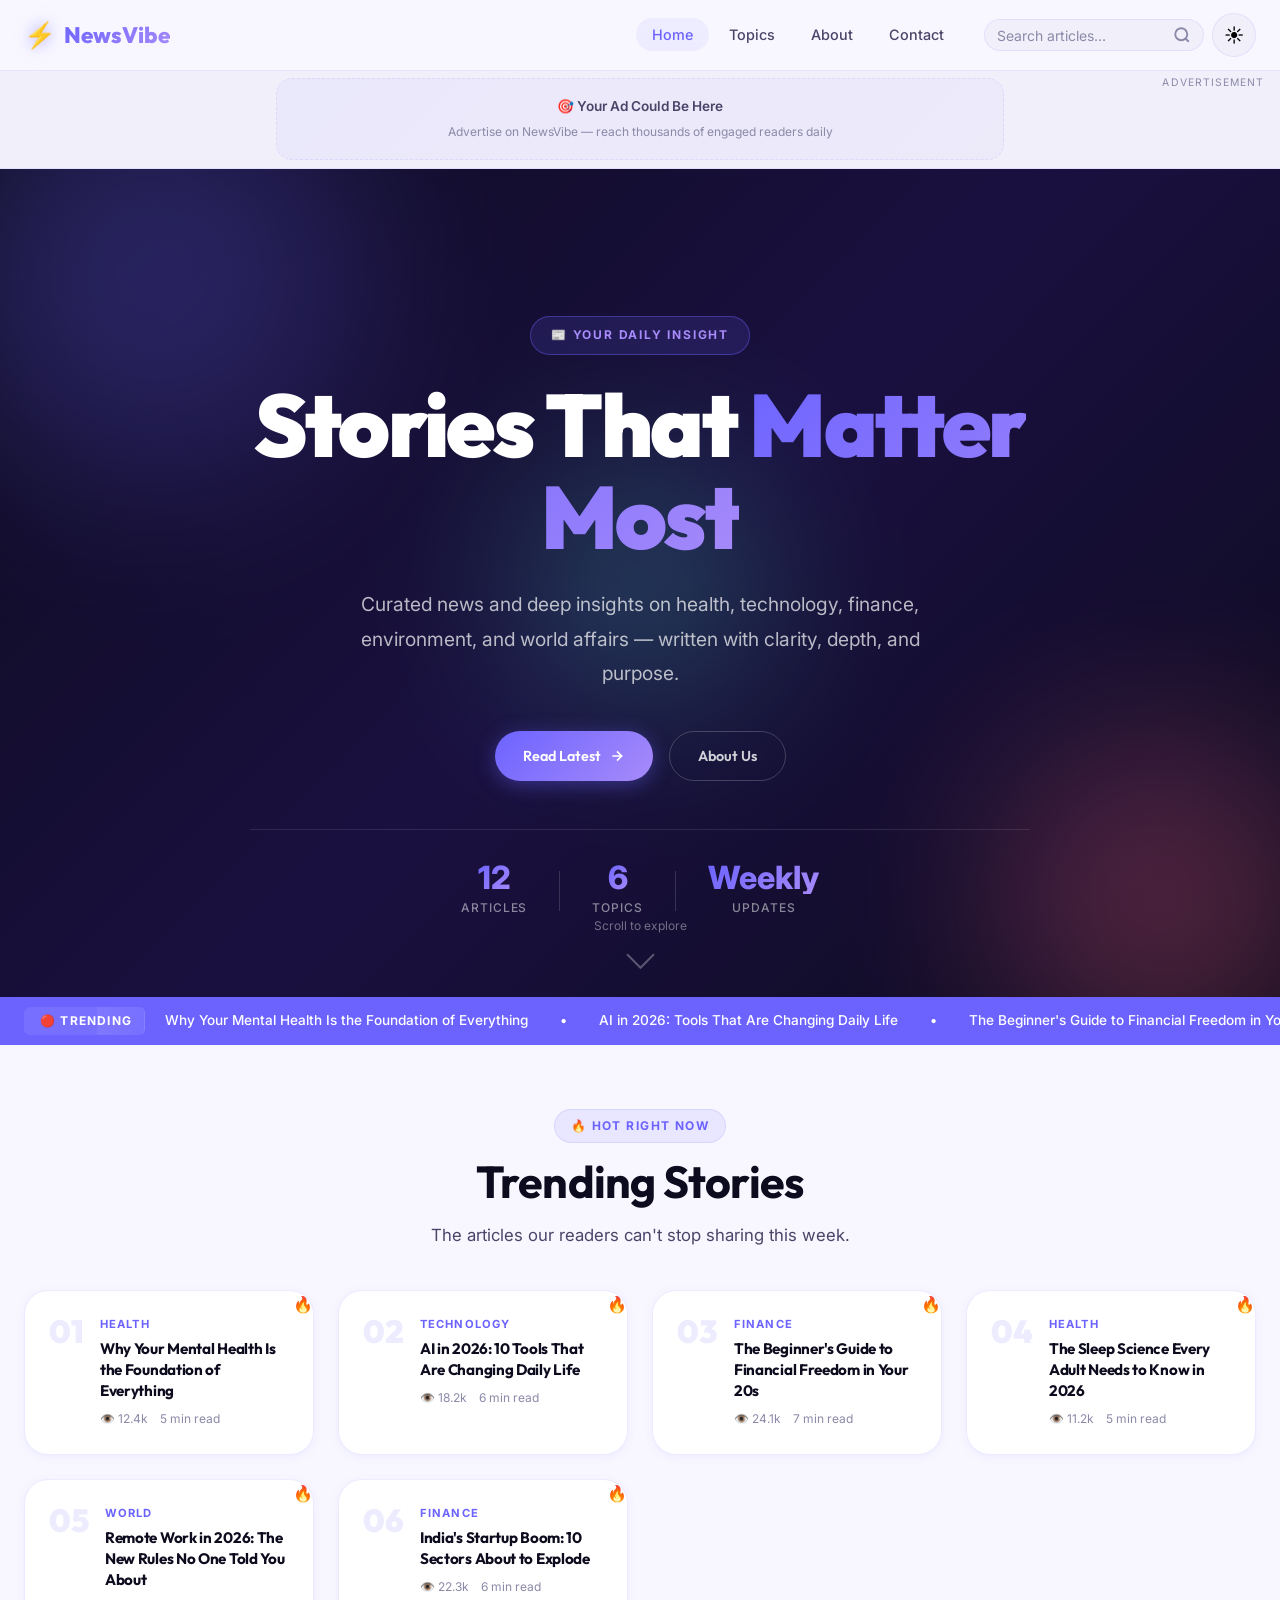
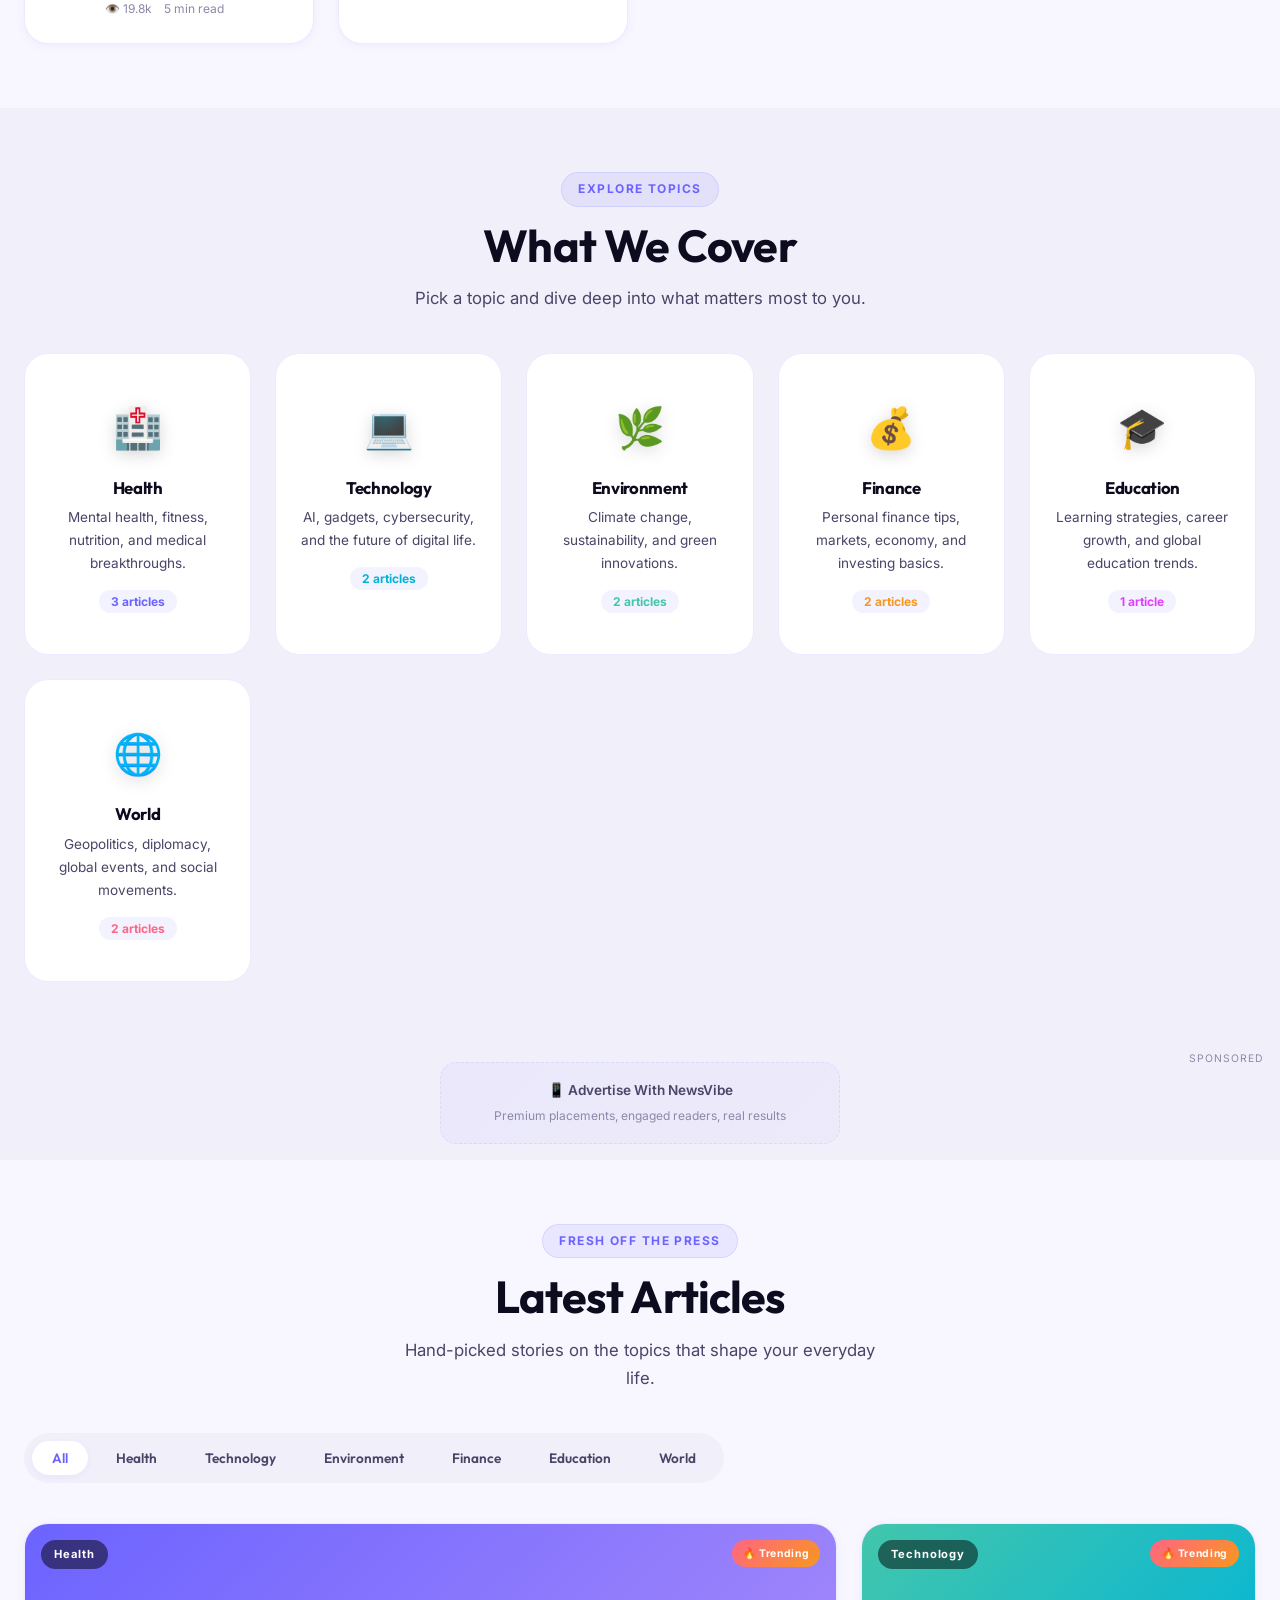
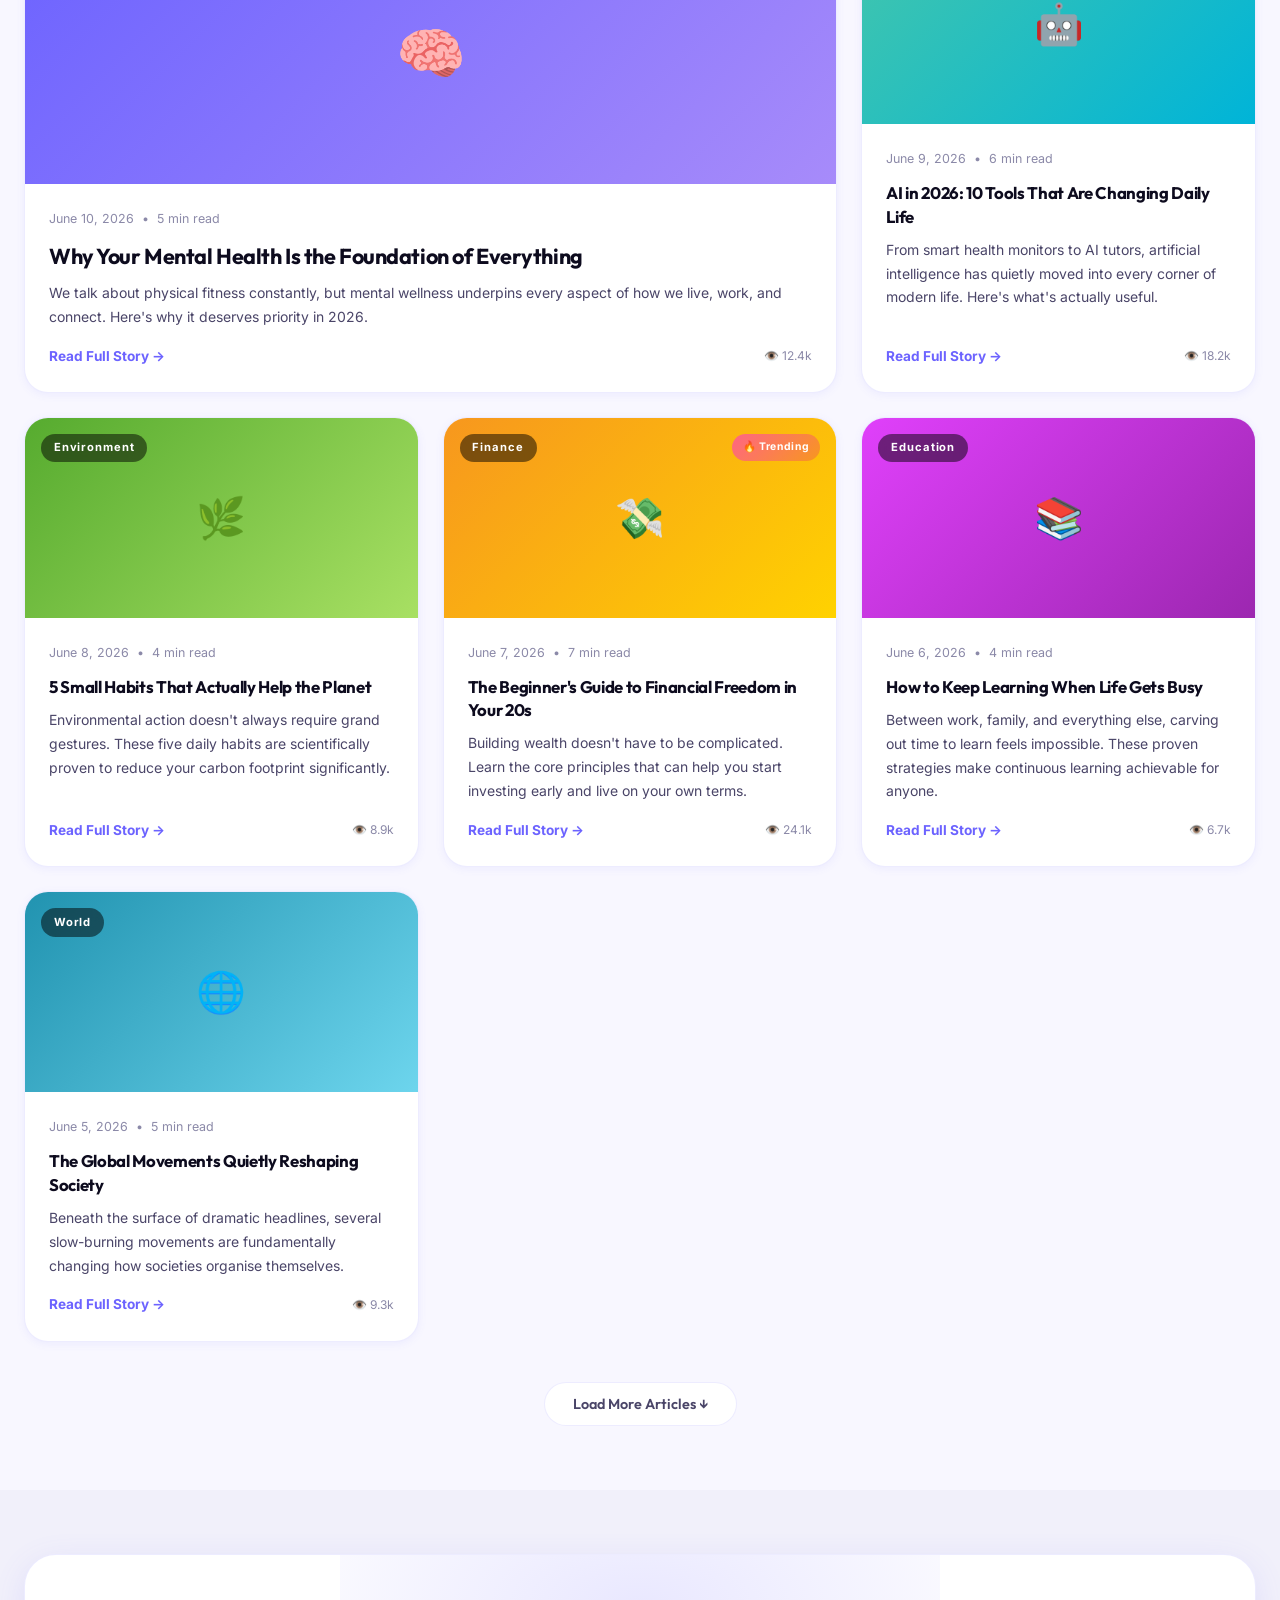
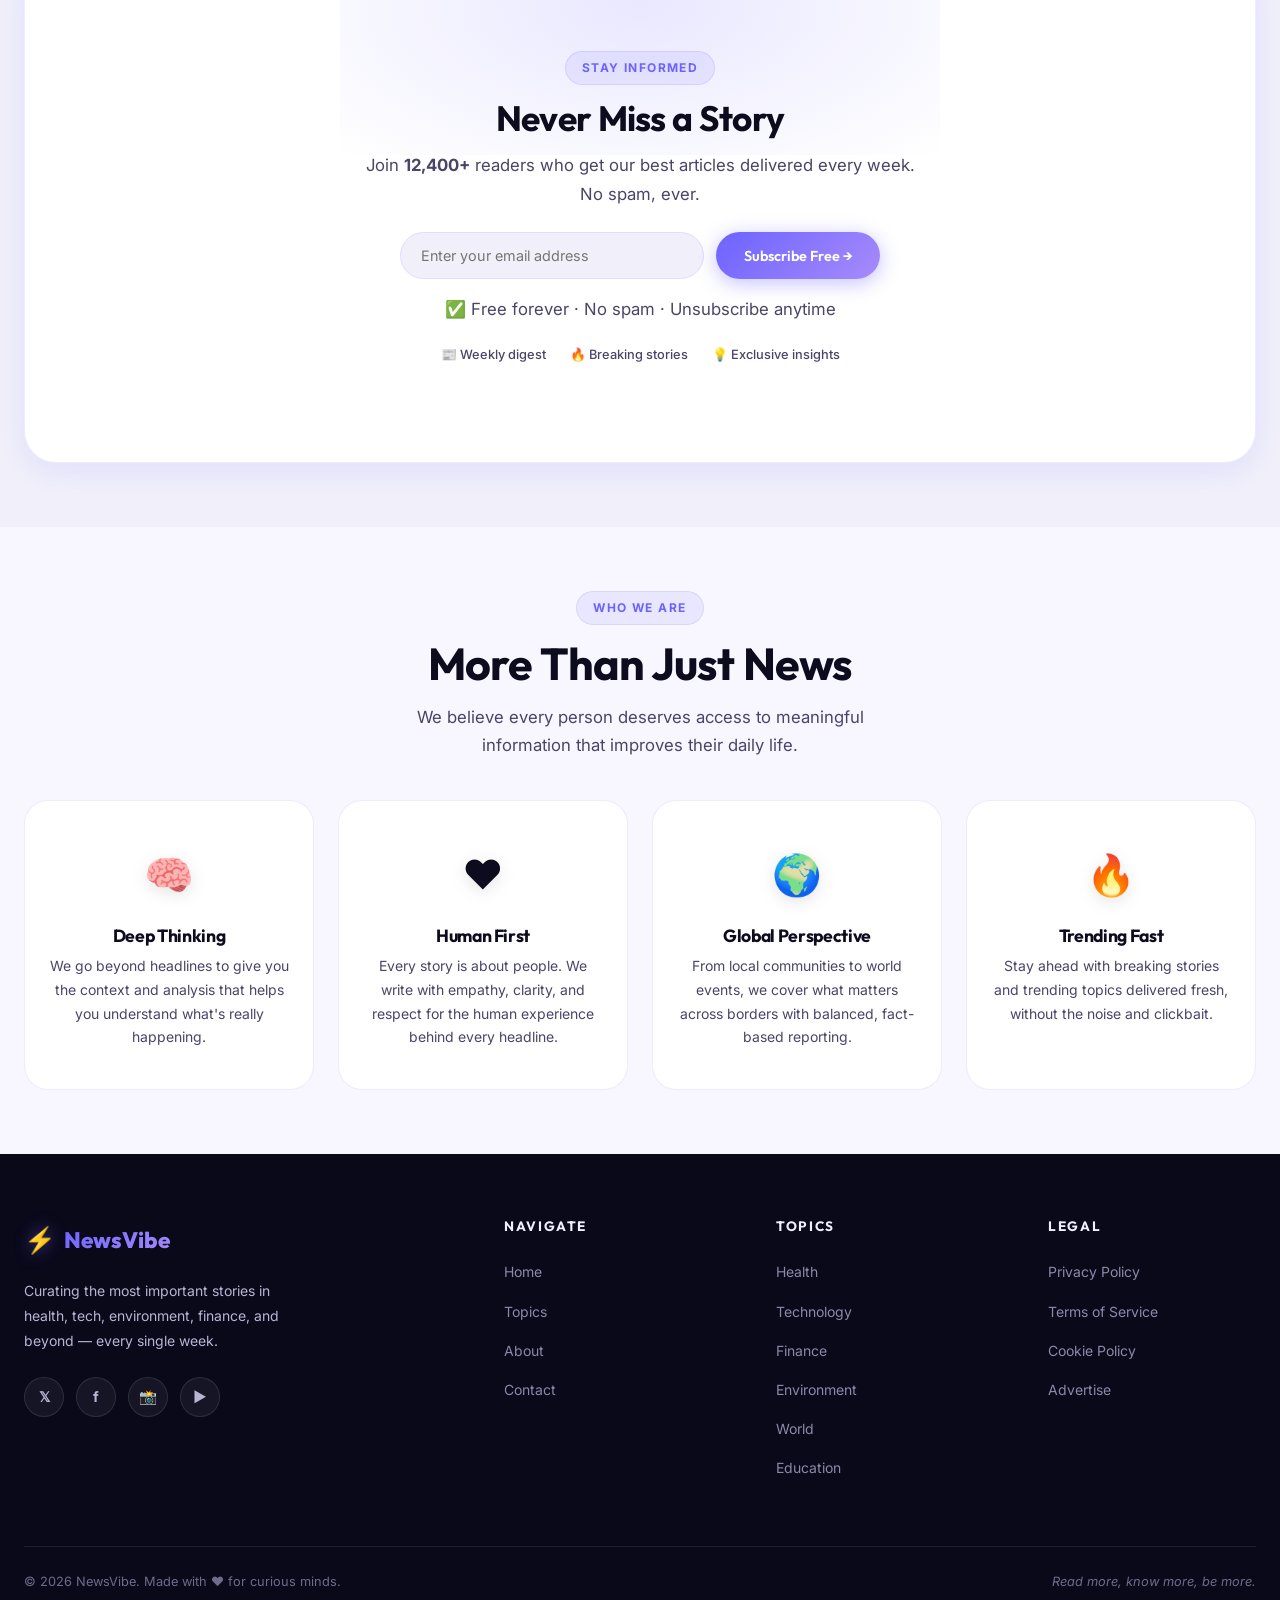
==== commit 709d1cb7: "ads" ====
--- a/index.html
+++ b/index.html
@@ -47,6 +47,10 @@
   <link rel="preconnect" href="https://fonts.googleapis.com" />
   <link rel="preconnect" href="https://fonts.gstatic.com" crossorigin />
   <link href="https://fonts.googleapis.com/css2?family=Outfit:wght@300;400;500;600;700;800;900&family=Playfair+Display:ital,wght@0,700;1,700&family=Inter:wght@300;400;500;600&display=swap" rel="stylesheet" />
+
+  <!-- Google AdSense -->
+  <script async src="https://pagead2.googlesyndication.com/pagead/js/adsbygoogle.js?client=ca-pub-1215666516680307"
+     crossorigin="anonymous"></script>
 
   <link rel="stylesheet" href="style.css" />
 </head>
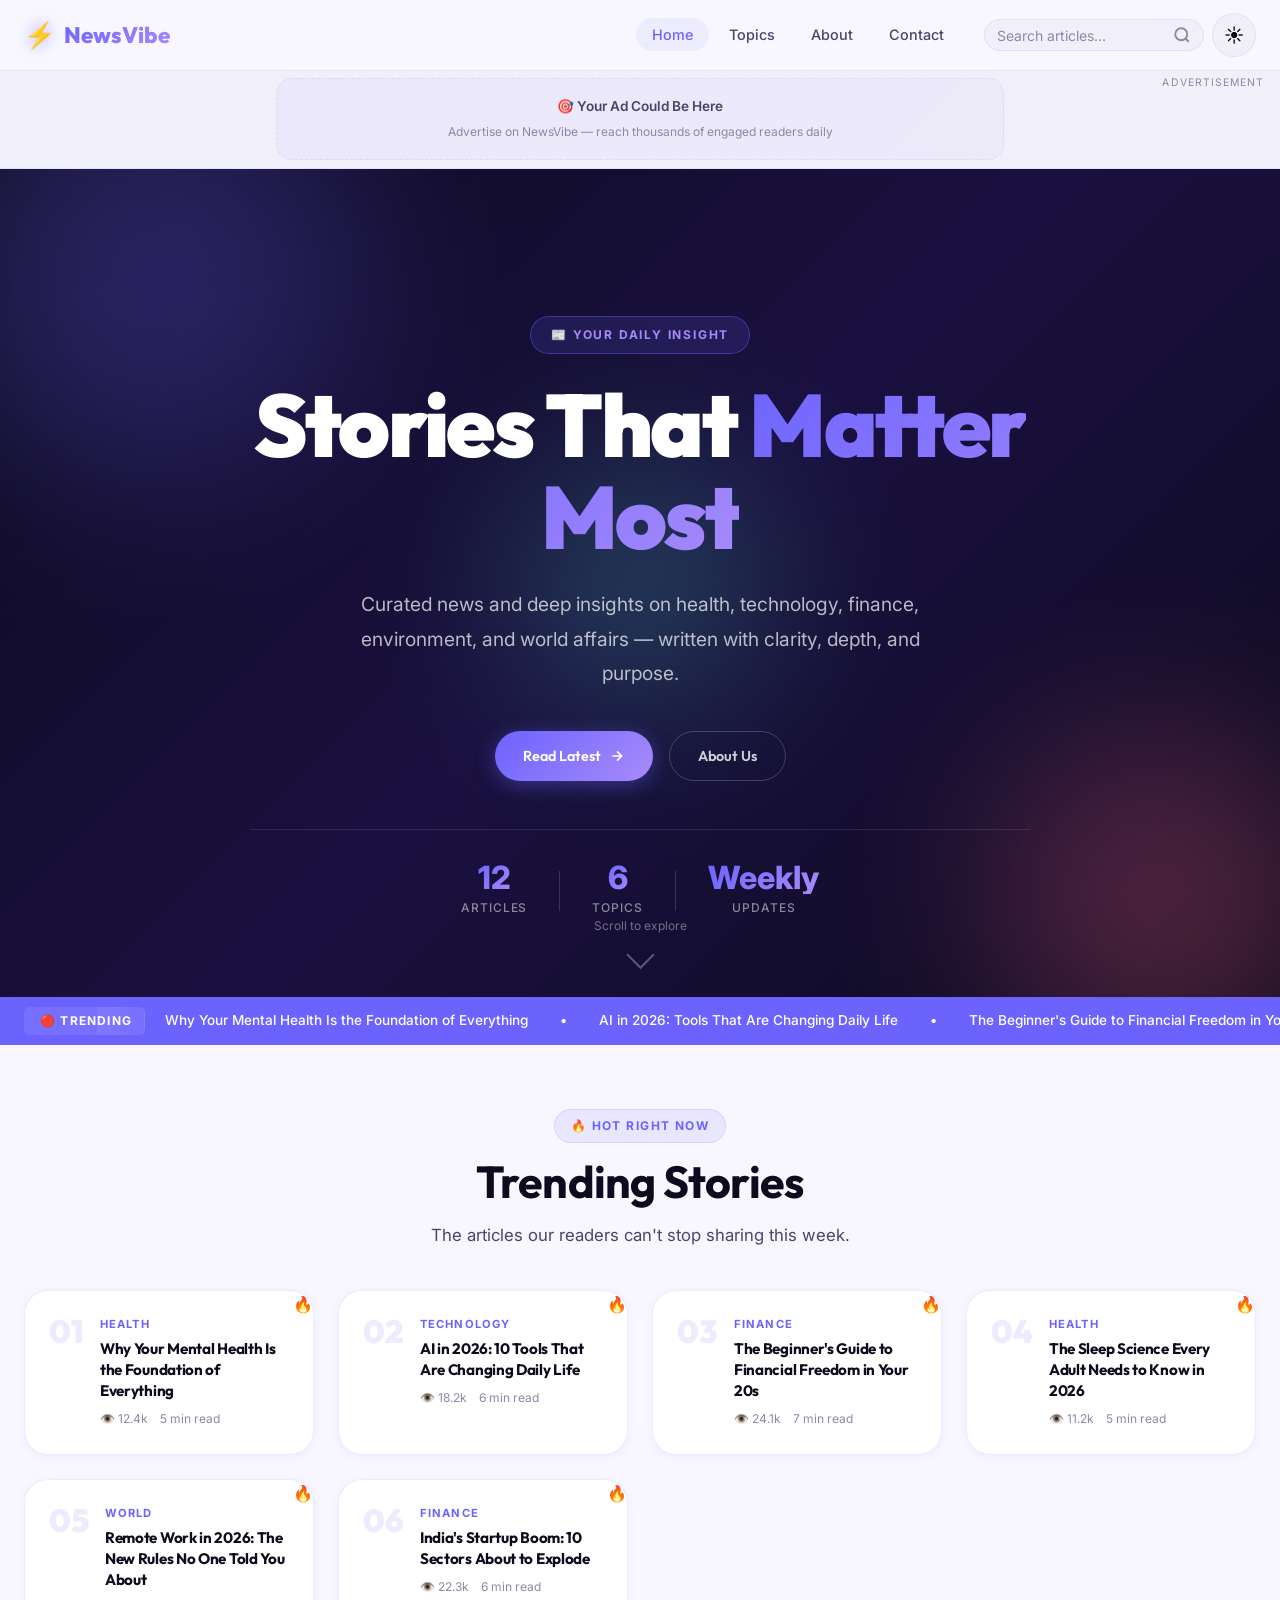
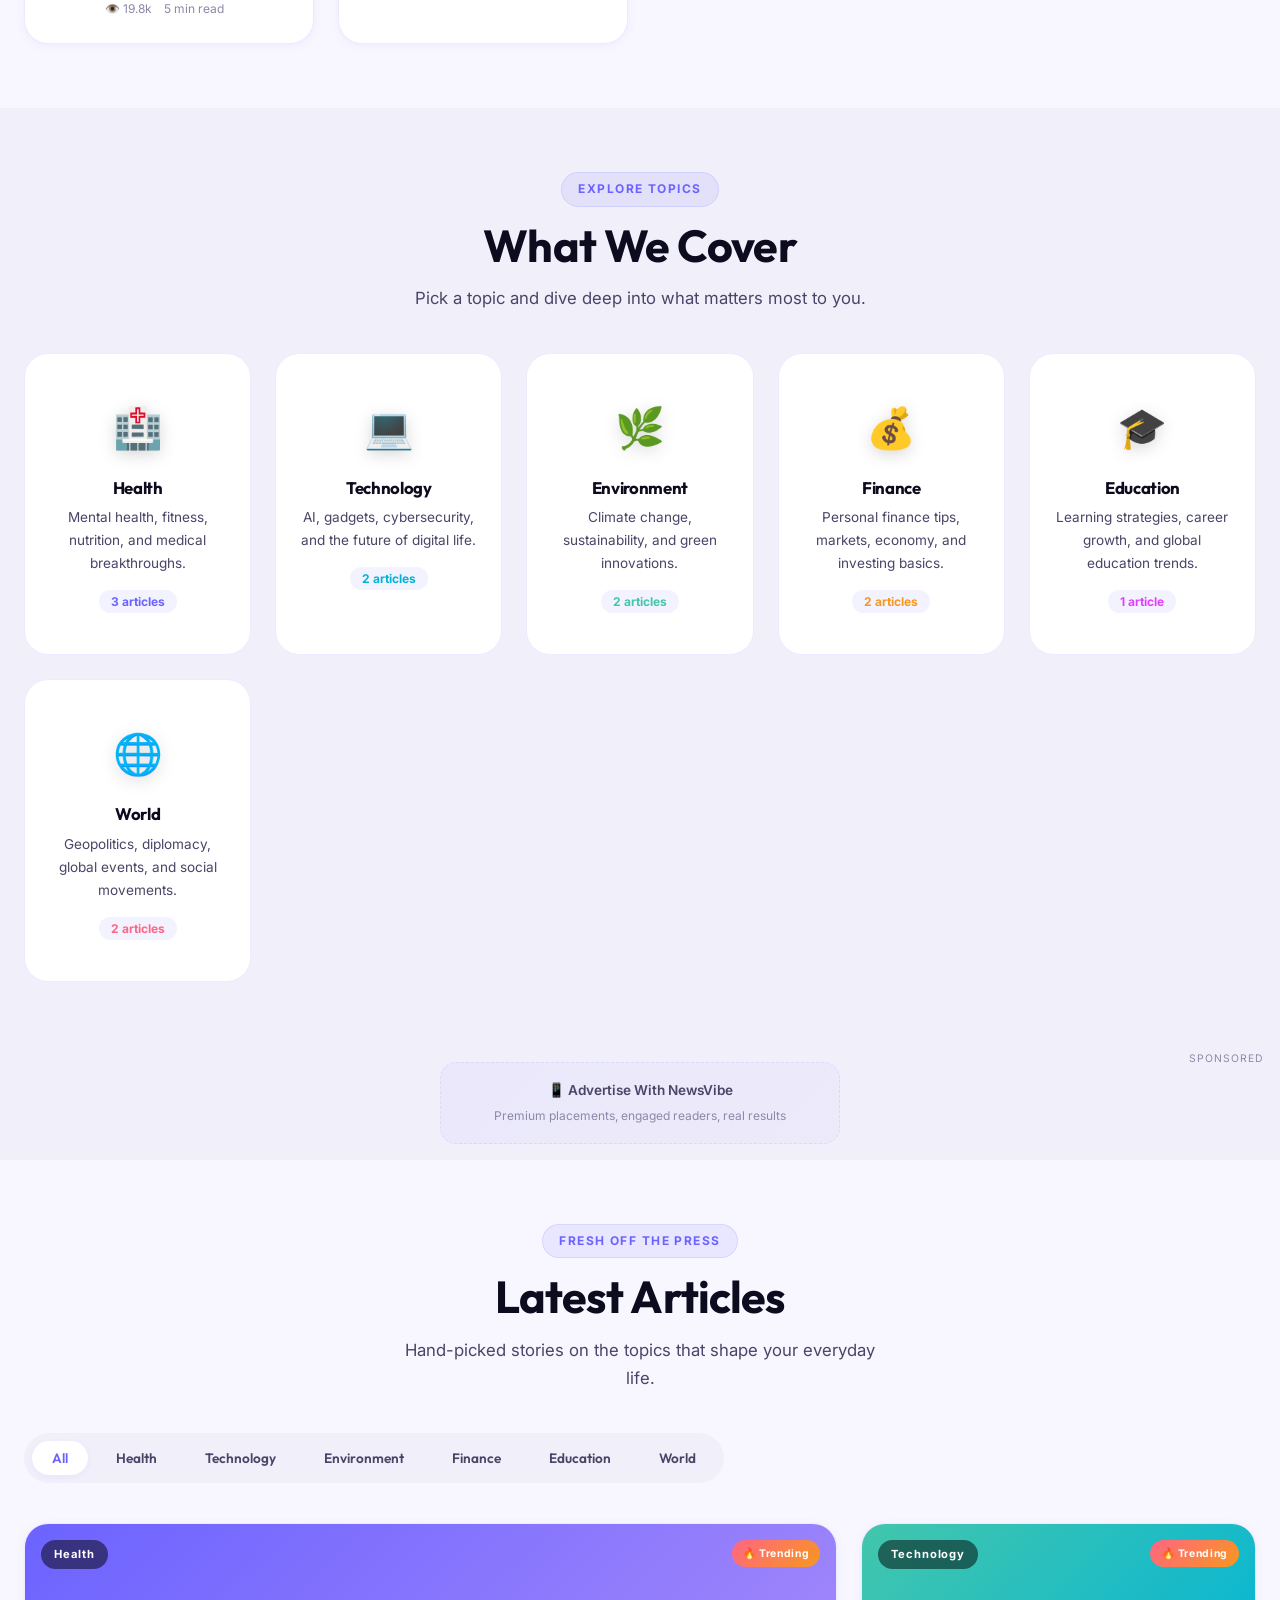
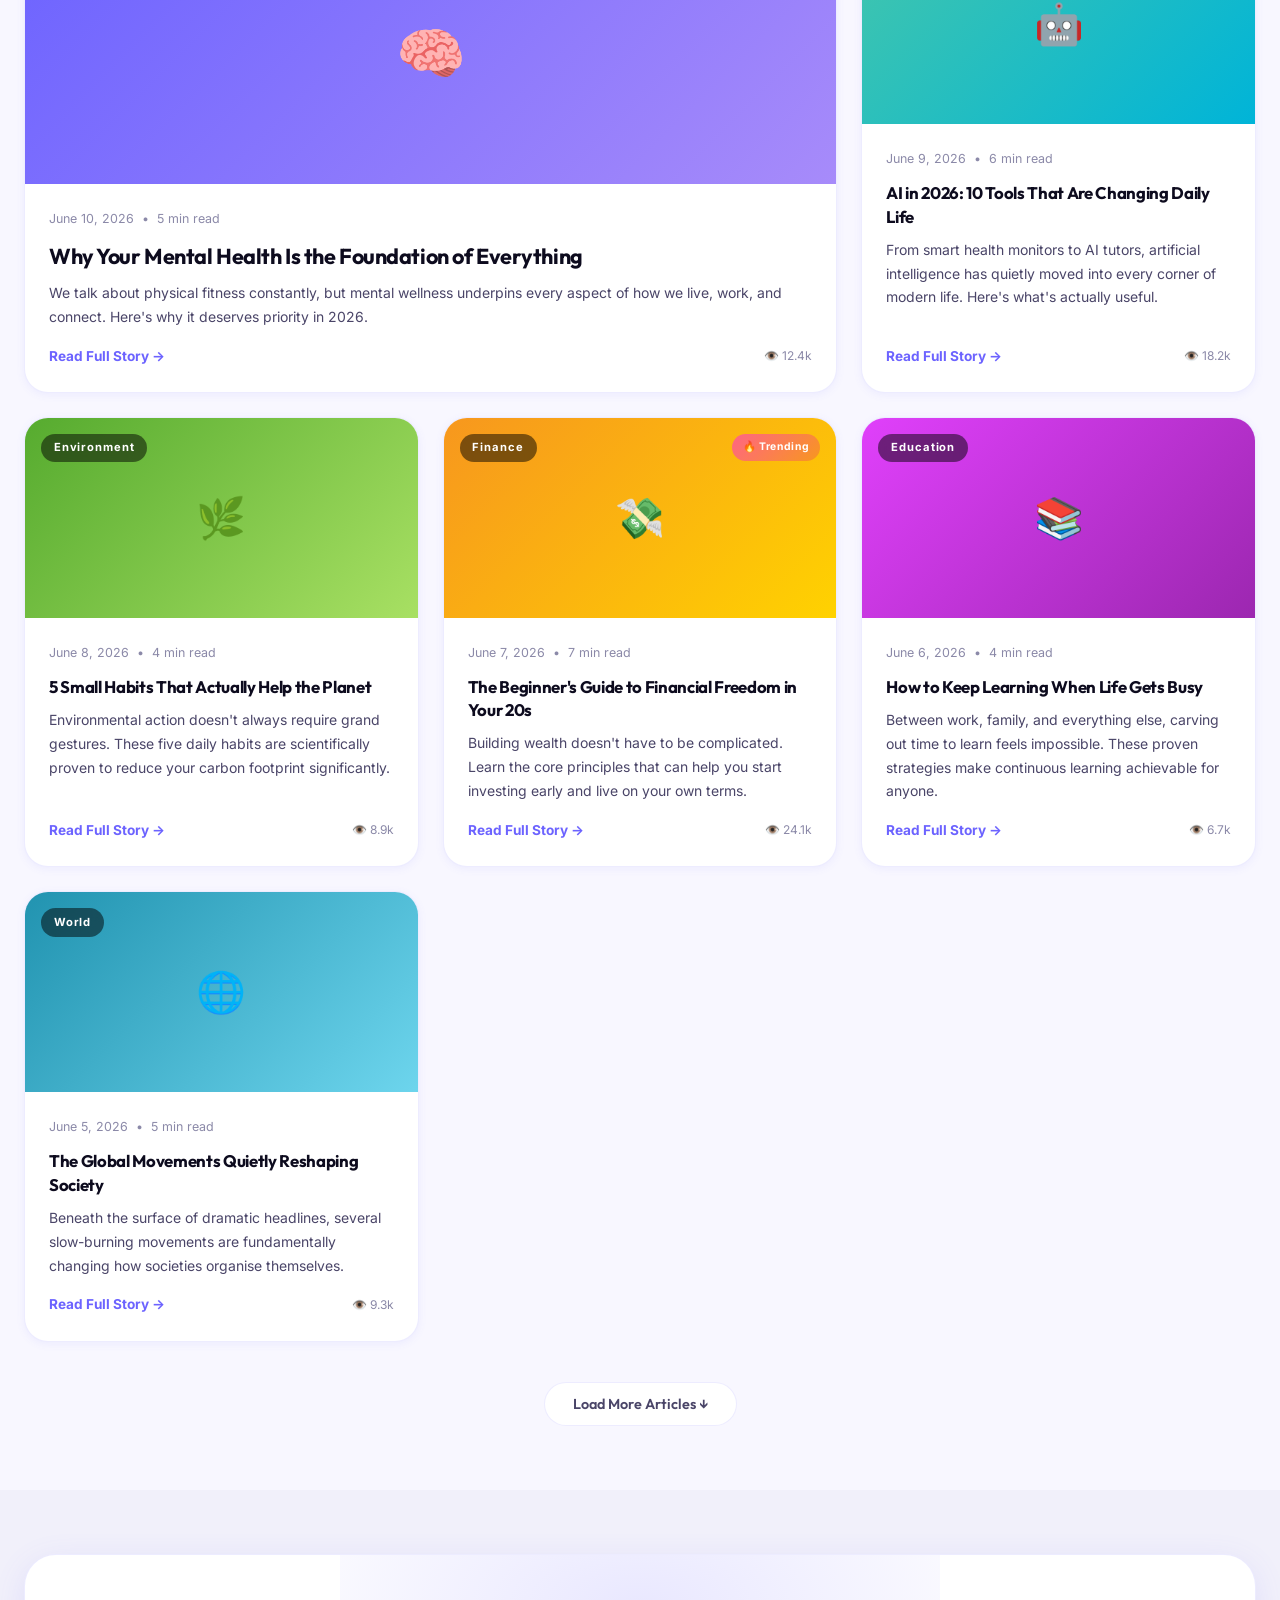
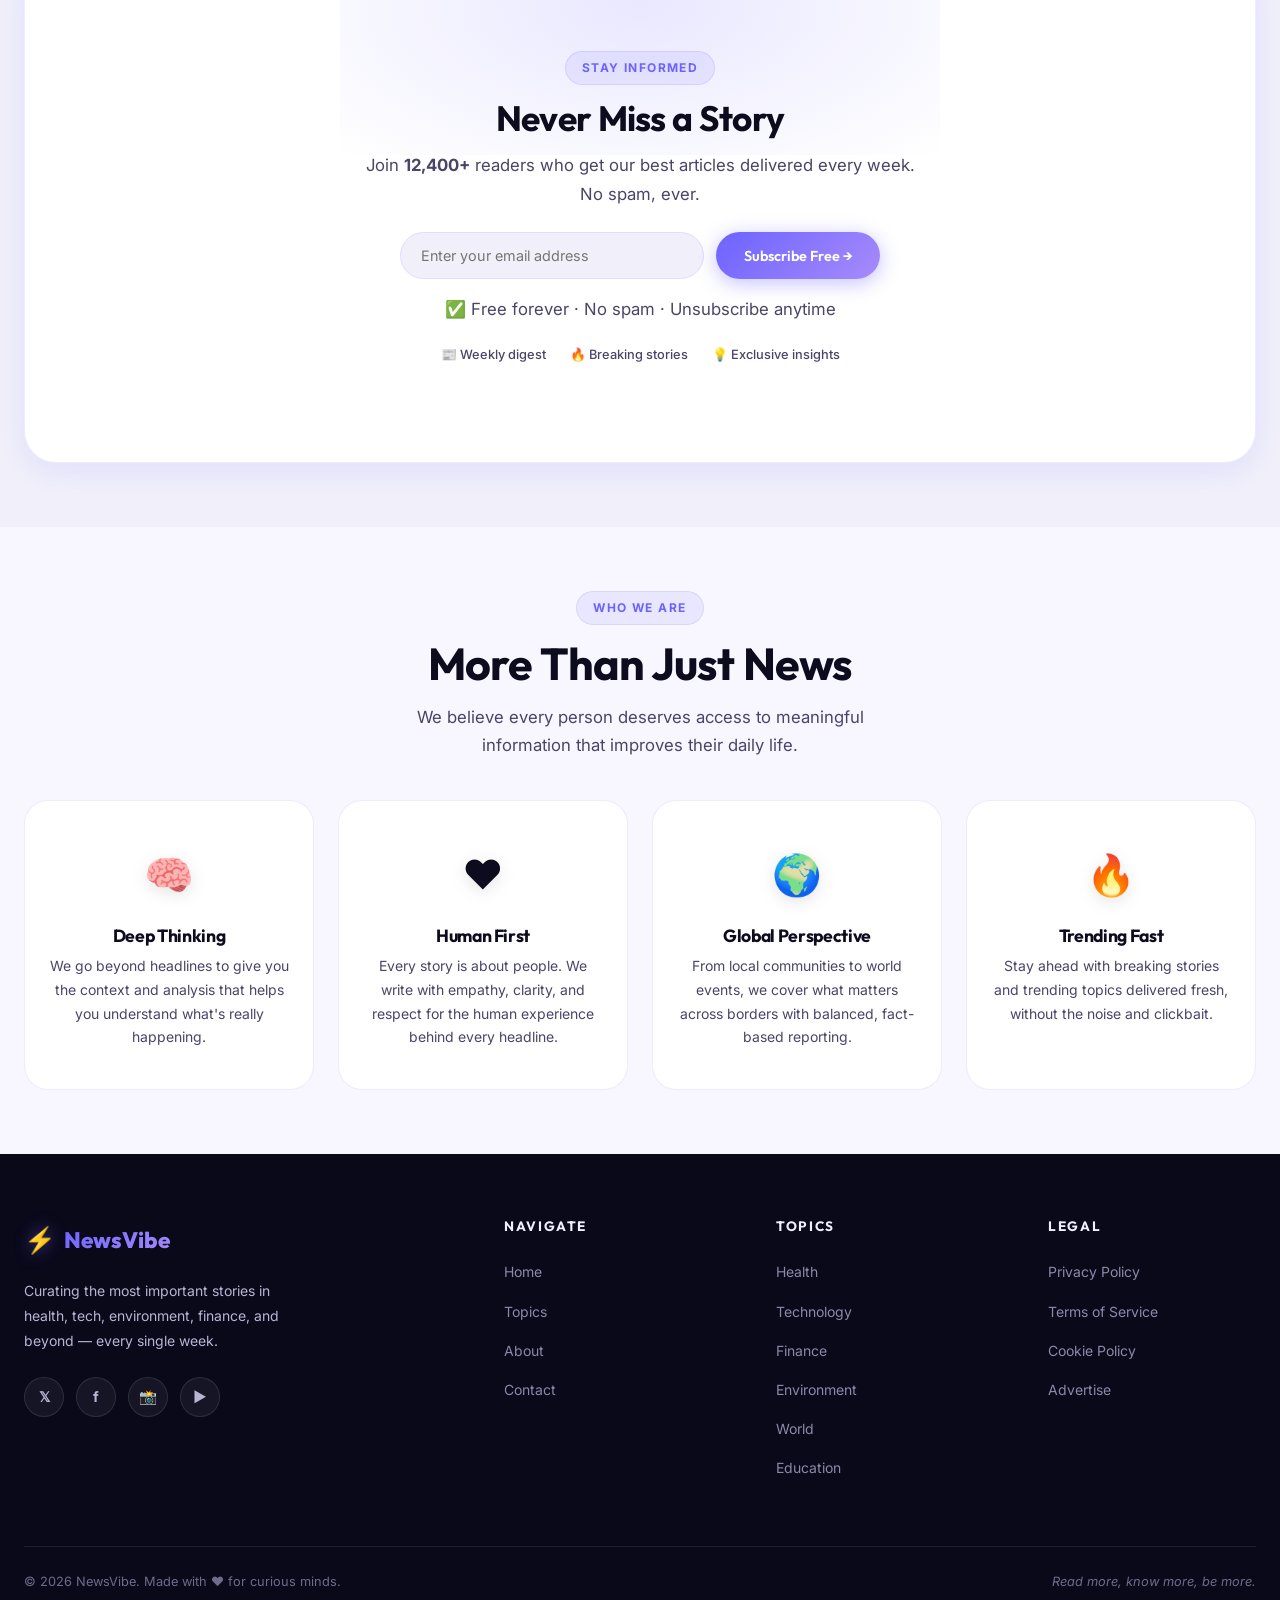
==== commit cc272db8: "adsss" ====
--- a/index.html
+++ b/index.html
@@ -10,6 +10,7 @@
   <meta name="keywords" content="news blog, health news, technology news, finance tips, world affairs, mental health, AI 2026, investing, environment" />
   <meta name="author" content="NewsVibe Editorial Team" />
   <meta name="robots" content="index, follow" />
+  <meta name="google-adsense-account" content="ca-pub-1215666516680307" />
   <link rel="canonical" href="https://newsvibe.com/" />
 
   <!-- ===== OPEN GRAPH (Social Sharing) ===== -->
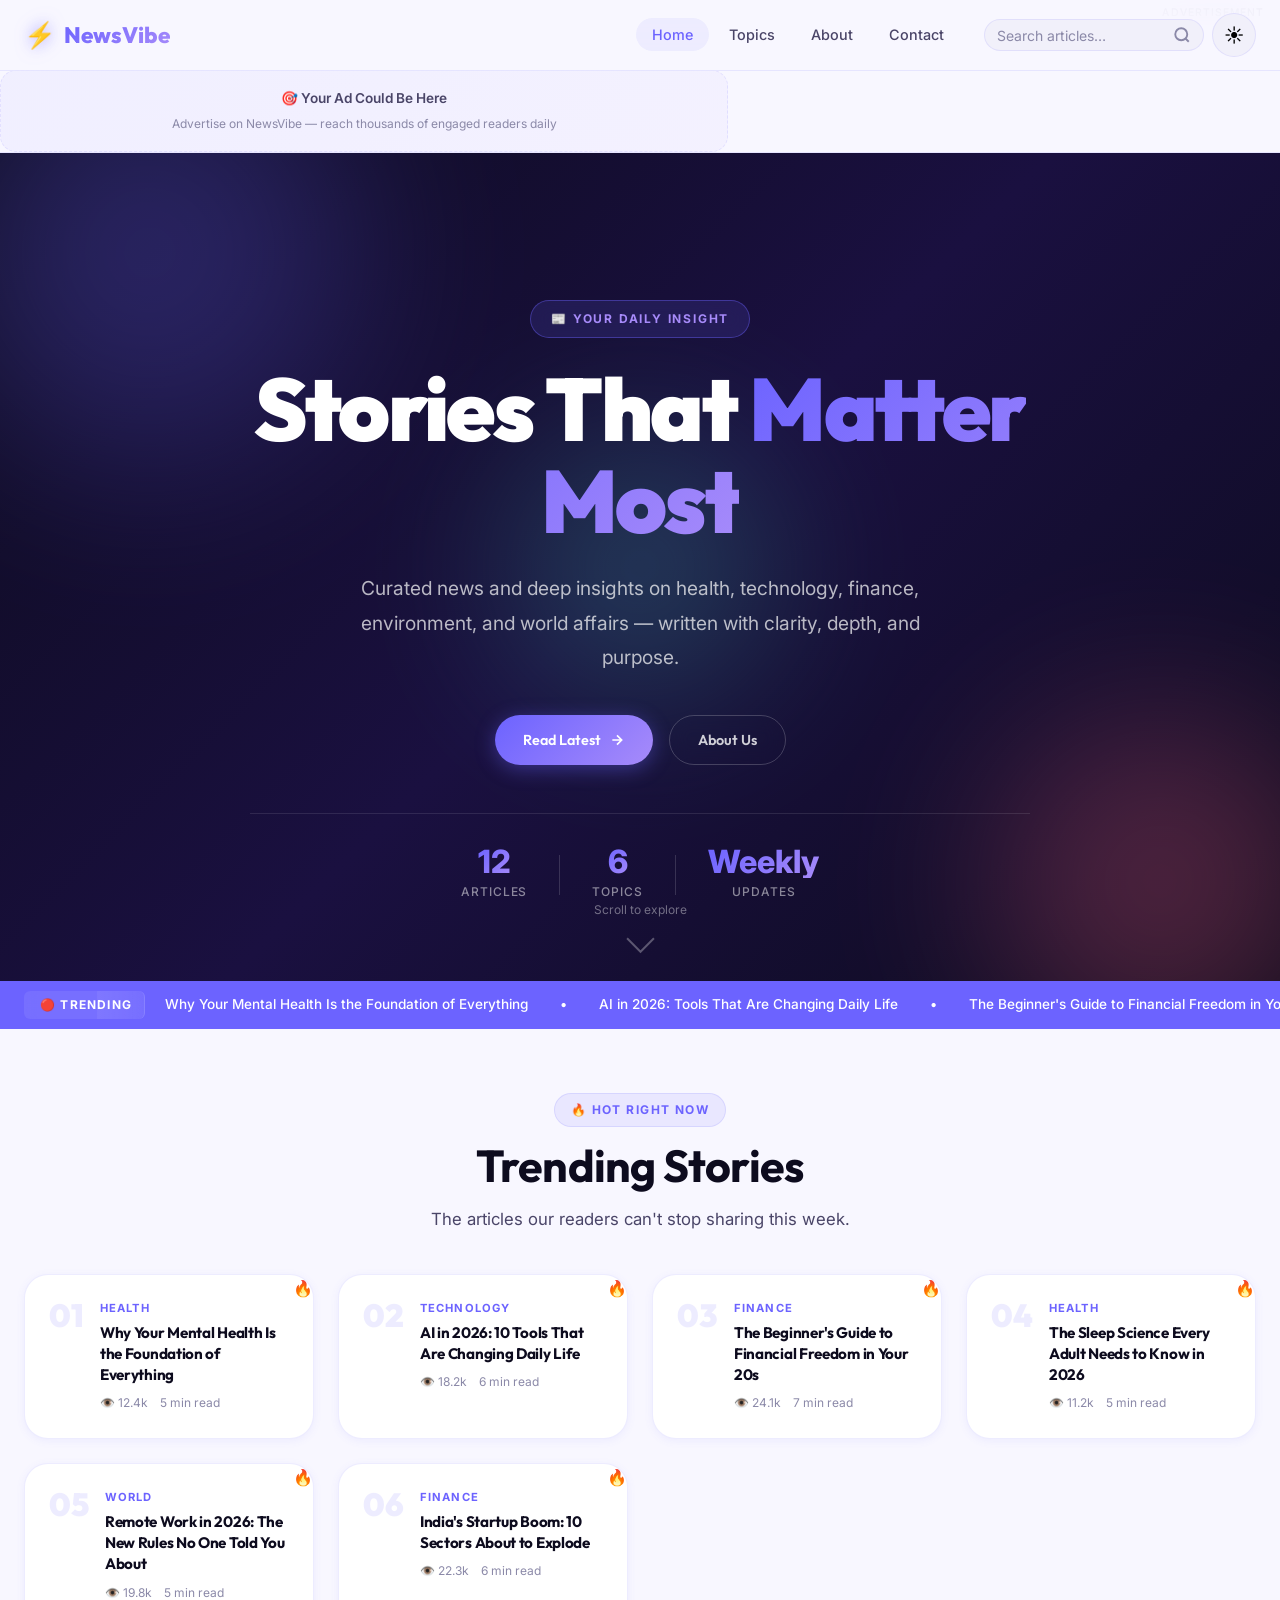
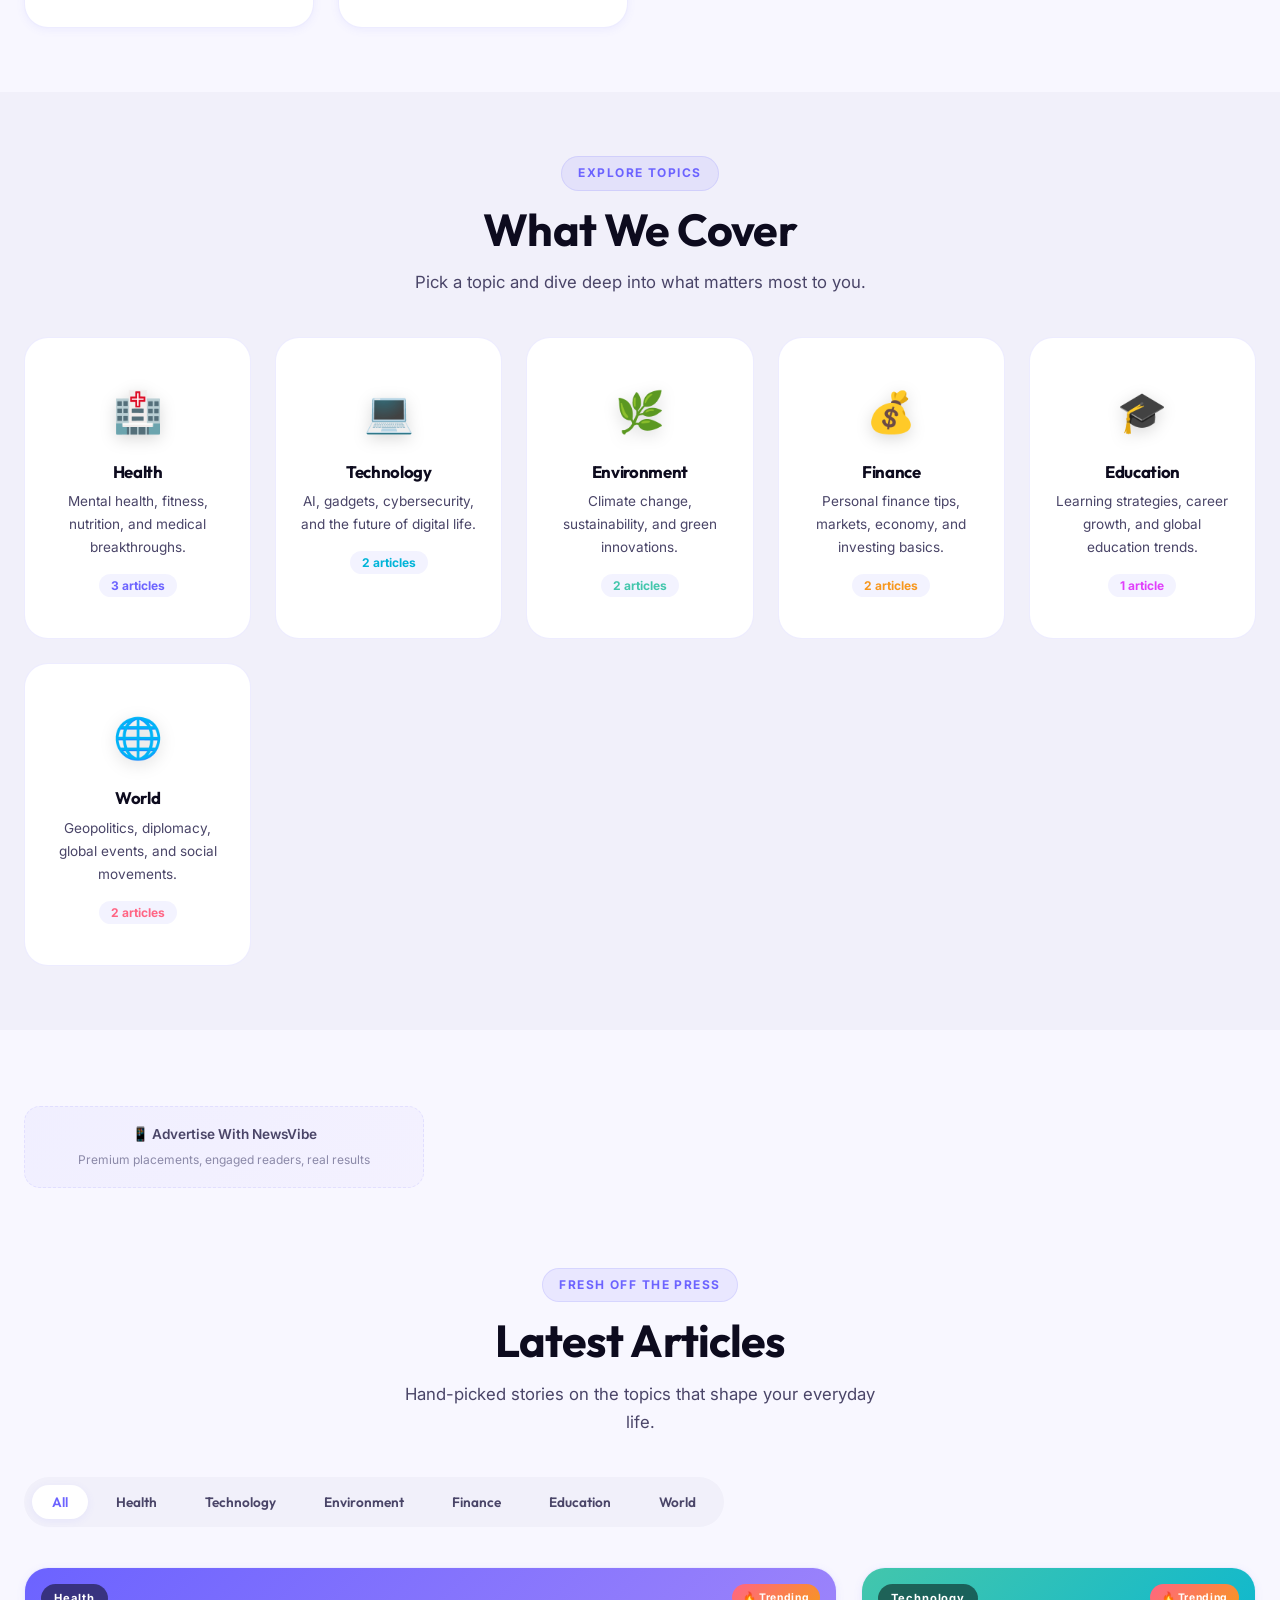
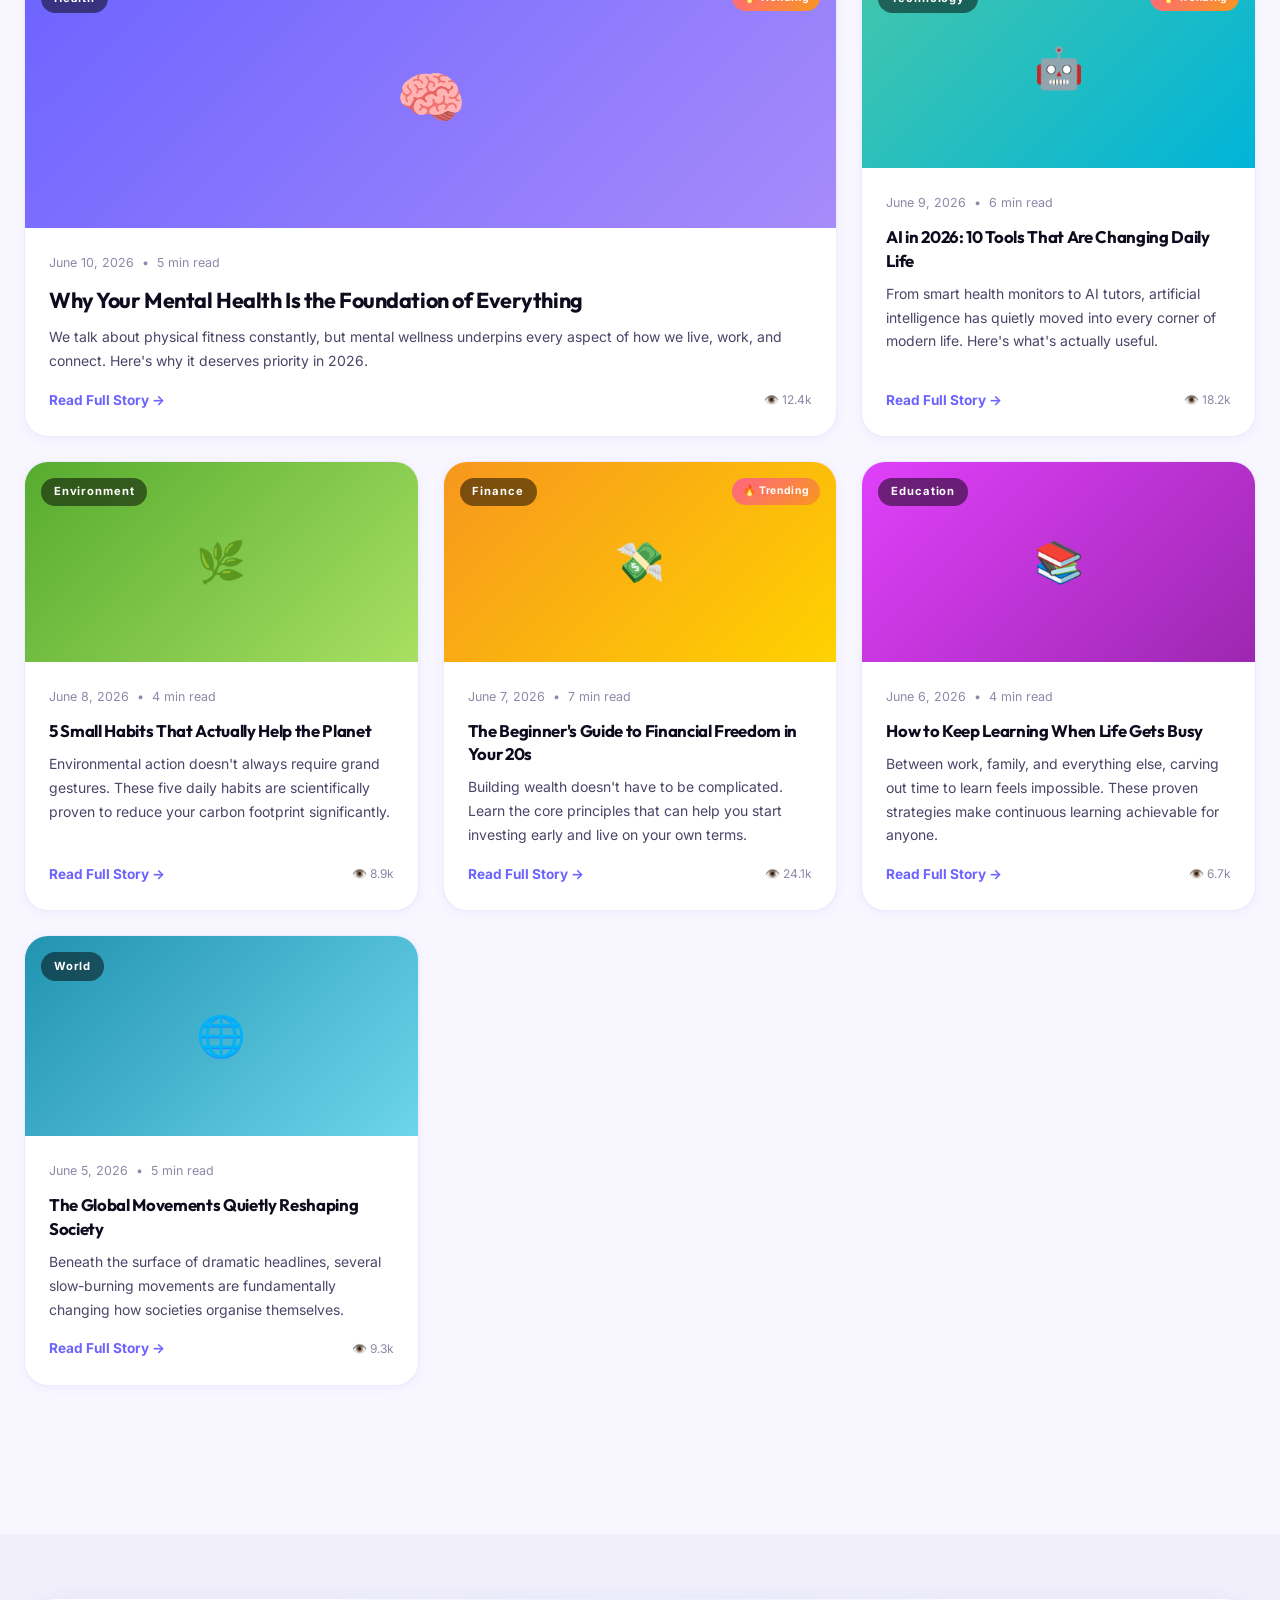
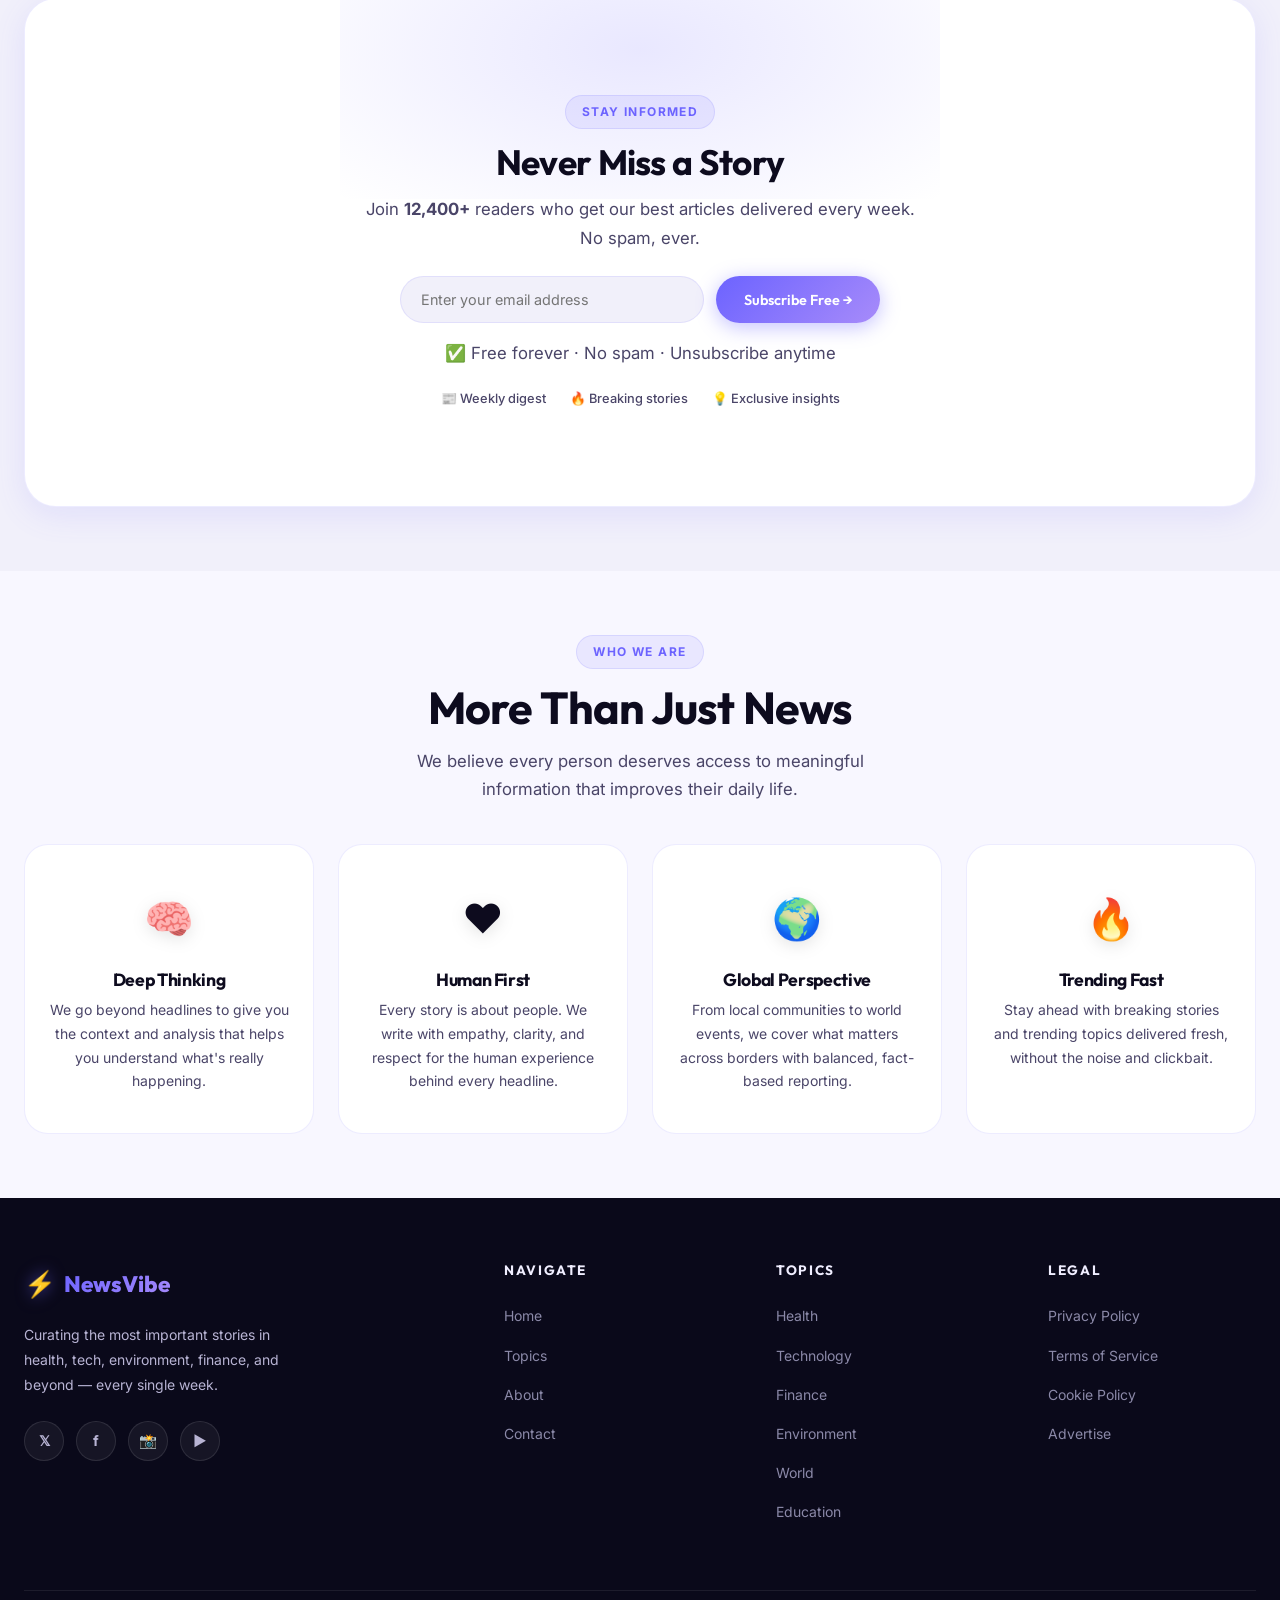
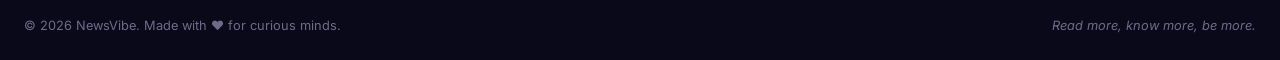
==== commit a6cb3545: "codex" ====
--- a/index.html
+++ b/index.html
@@ -52,6 +52,7 @@
   <!-- Google AdSense -->
   <script async src="https://pagead2.googlesyndication.com/pagead/js/adsbygoogle.js?client=ca-pub-1215666516680307"
      crossorigin="anonymous"></script>
+  <script src="ads.js" defer></script>
 
   <link rel="stylesheet" href="style.css" />
 </head>
@@ -93,9 +94,10 @@
   </nav>
 
   <!-- ===== AD BANNER (Header – 728x90) ===== -->
-  <div class="ad-banner ad-leaderboard" id="adLeaderboard" aria-label="Advertisement">
+  <div class="ad-slot ad-leaderboard" id="adLeaderboard" aria-label="Advertisement" data-ad-placement="home-leaderboard">
     <span class="ad-label">Advertisement</span>
-    <div class="ad-placeholder">
+    <div class="ad-slot-frame"></div>
+    <div class="ad-placeholder" hidden>
       <!-- Google AdSense: Replace with your ad code -->
       <!-- <ins class="adsbygoogle" style="display:inline-block;width:728px;height:90px" data-ad-client="ca-pub-XXXXXXXX" data-ad-slot="XXXXXXXX"></ins> -->
       <div class="ad-demo-content">
@@ -190,9 +192,10 @@
   </section>
 
   <!-- ===== AD RECTANGLE (Mid-Page) ===== -->
-  <div class="ad-banner ad-rectangle" aria-label="Advertisement">
-    <span class="ad-label">Sponsored</span>
-    <div class="ad-placeholder ad-mid">
+  <div class="ad-slot ad-rectangle" aria-label="Advertisement" data-ad-placement="home-mid-content">
+    <span class="ad-label">Advertisement</span>
+    <div class="ad-slot-frame ad-mid"></div>
+    <div class="ad-placeholder ad-mid" hidden>
       <div class="ad-demo-content">
         <span>📱 Advertise With NewsVibe</span>
         <small>Premium placements, engaged readers, real results</small>
@@ -345,7 +348,7 @@
   <button class="back-to-top" id="backToTop" aria-label="Back to top" title="Back to top">↑</button>
 
   <!-- ===== MOBILE STICKY AD ===== -->
-  <div class="ad-sticky-mobile" id="adStickyMobile" aria-label="Advertisement">
+  <div class="ad-sticky-mobile" id="adStickyMobile" aria-label="Advertisement" hidden>
     <button class="ad-close" id="adStickyClose" aria-label="Close ad">✕</button>
     <div class="ad-demo-content">
       <span>📢 Advertise Here</span>
